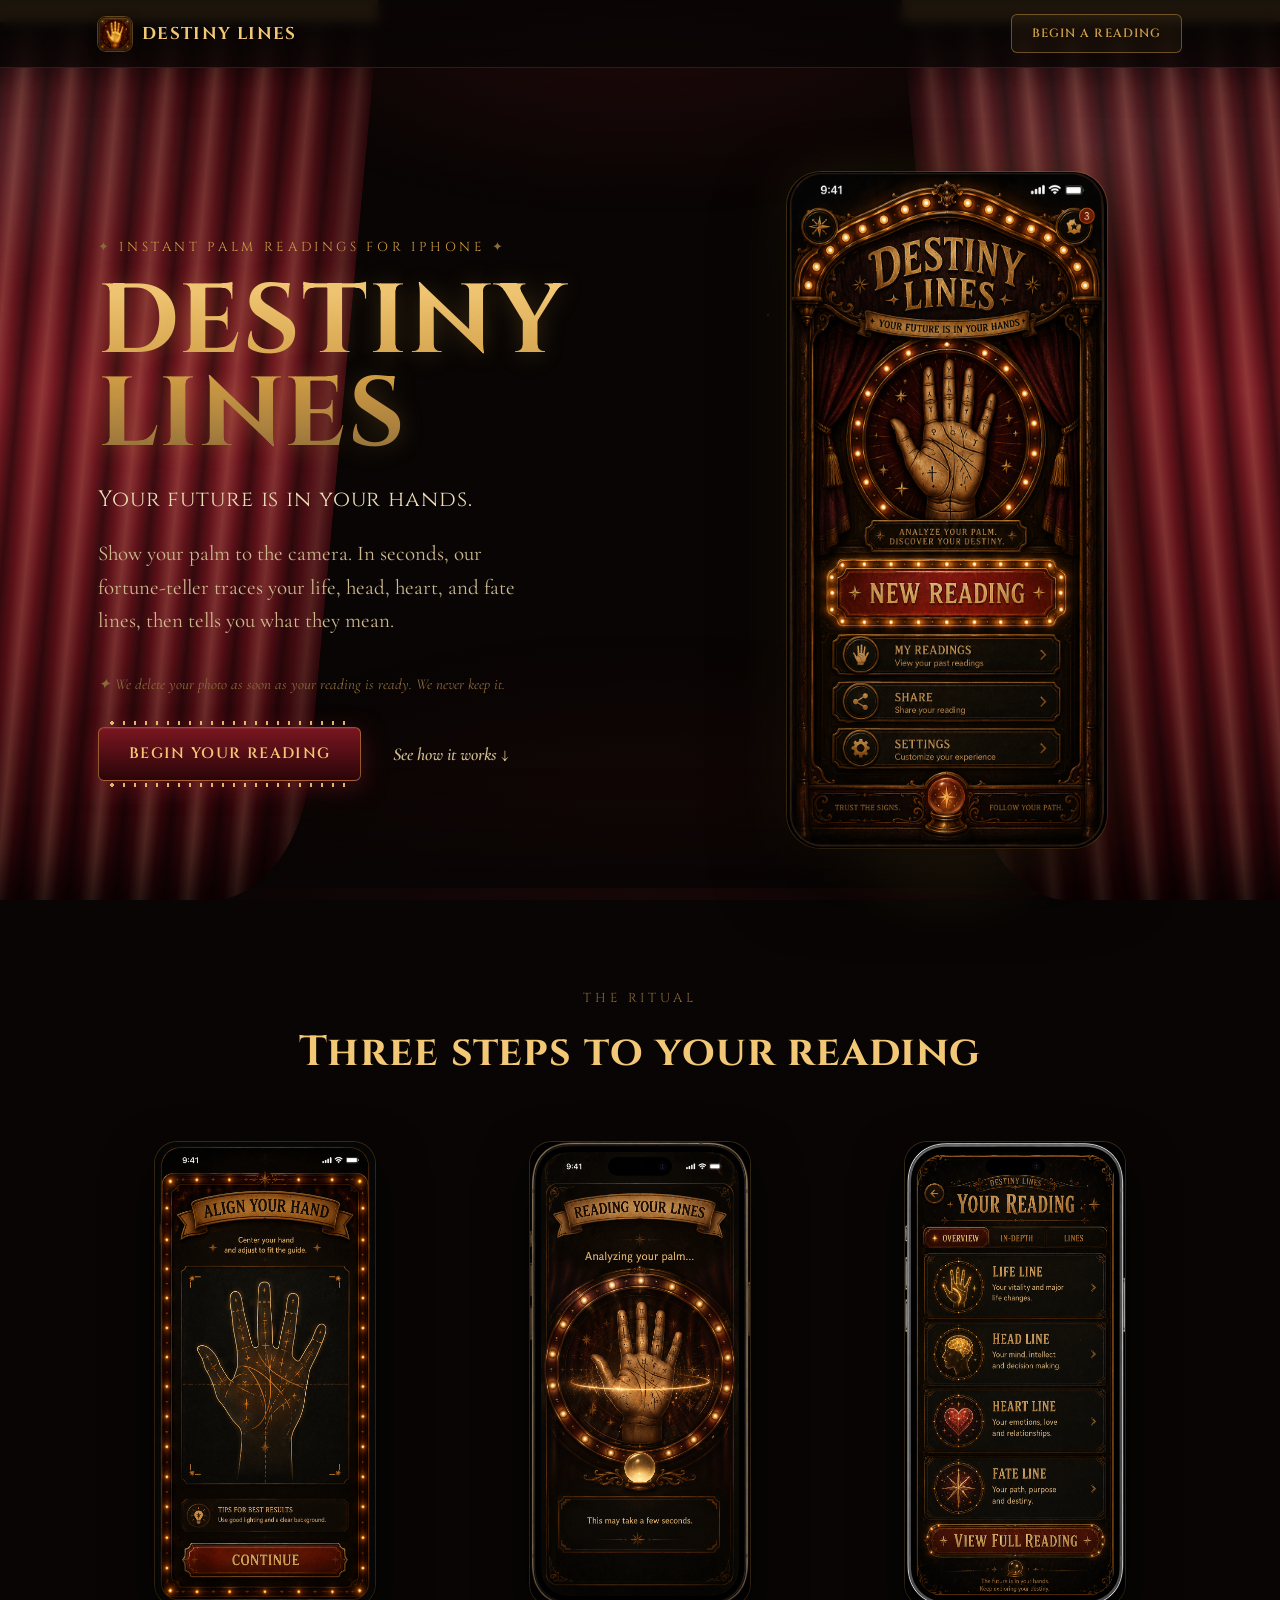
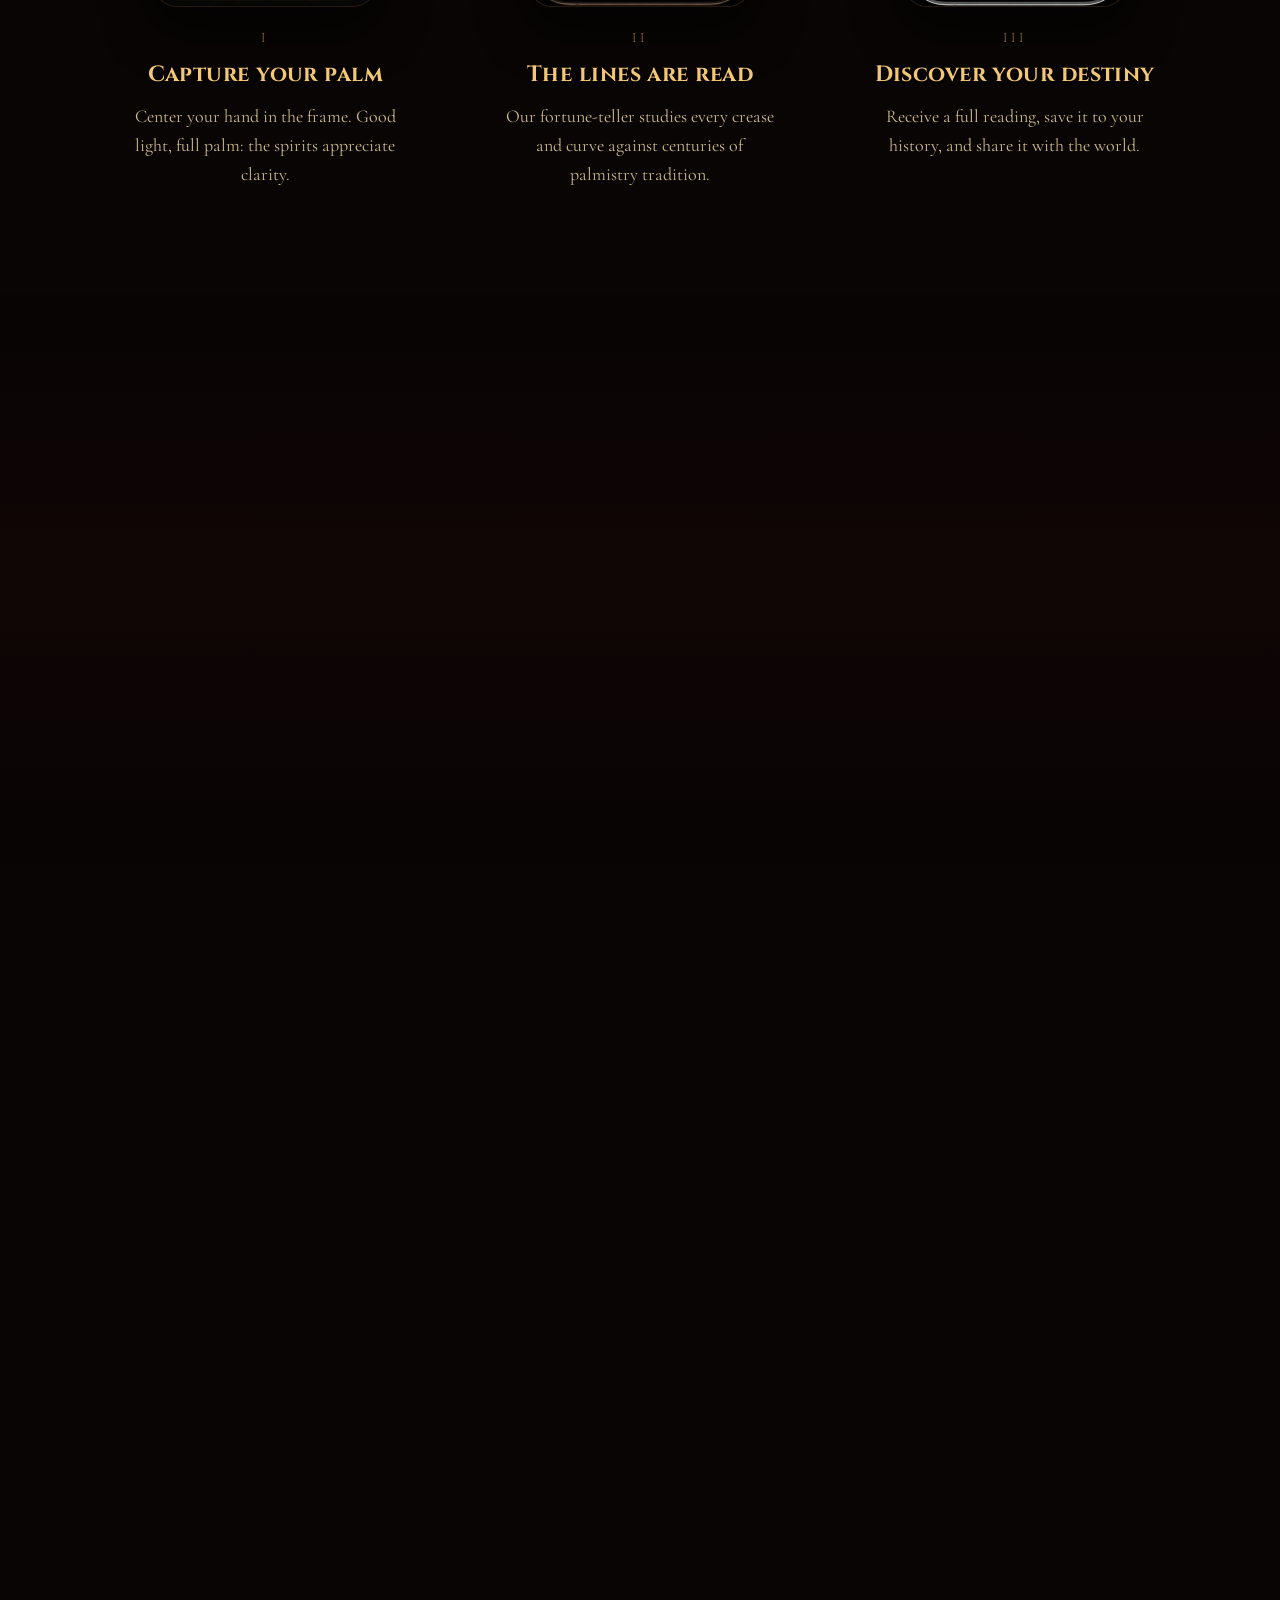
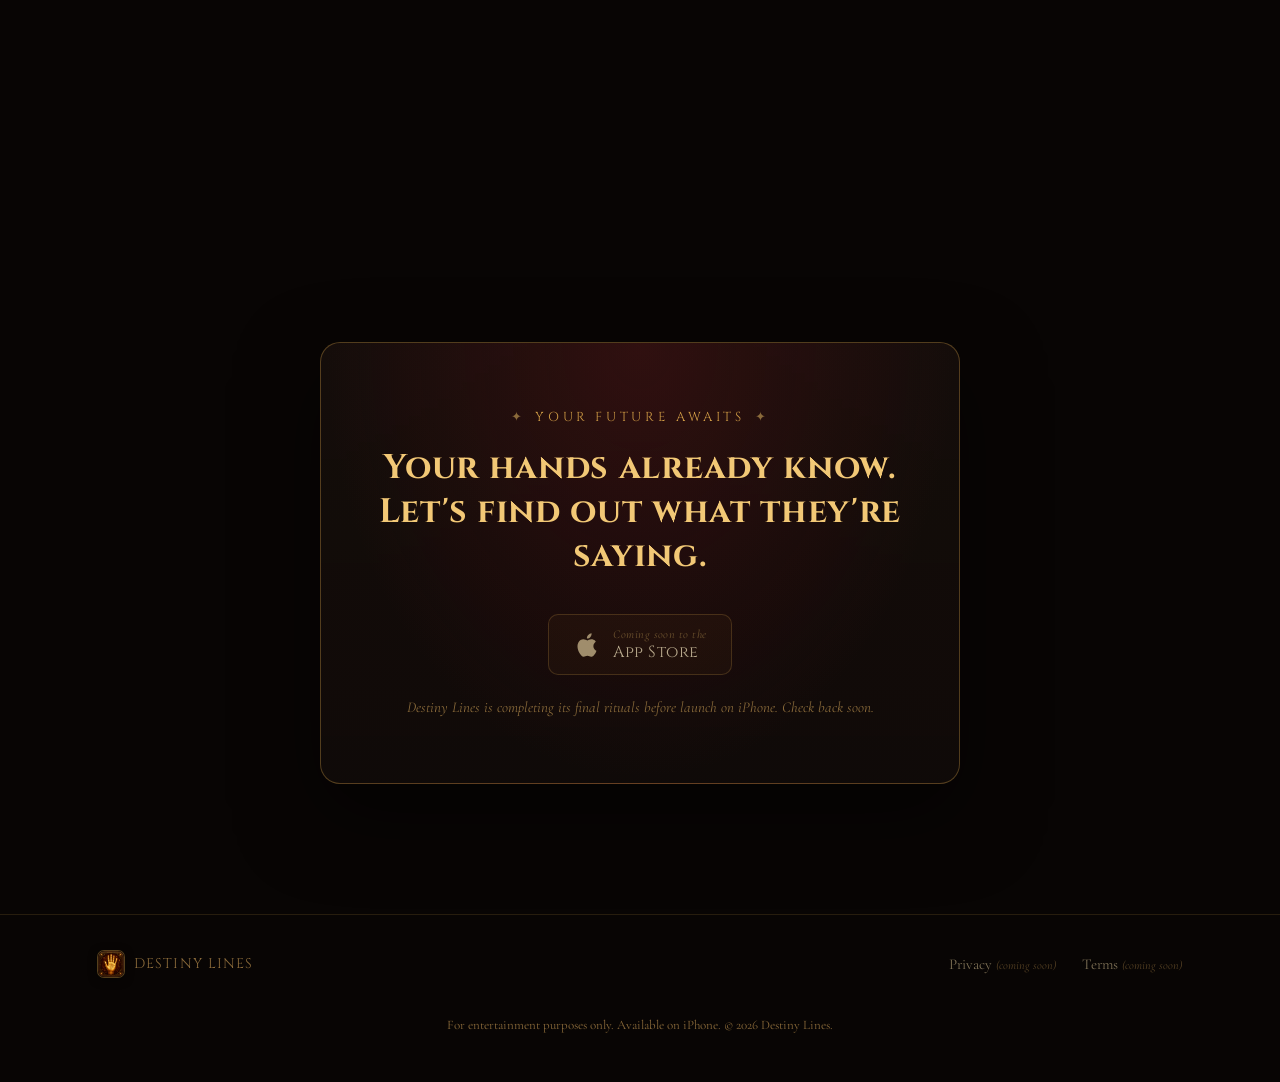
==== index.html @ 5f8ff277 "Add theater curtains: closed by default, spring physics, smoother velvet Curtains are now fixed to t" ====
<!DOCTYPE html>
<html lang="en">
<head>
<meta charset="UTF-8">
<meta name="viewport" content="width=device-width, initial-scale=1.0">
<title>Destiny Lines: Your Future Is In Your Hands</title>
<meta name="description" content="Destiny Lines is an iOS app that reads your palm and reveals your life, head, heart, and fate lines in seconds. Your future is in your hands.">
<link rel="icon" type="image/png" href="img/DL-app-icon.png">
<link rel="preconnect" href="https://fonts.googleapis.com">
<link rel="preconnect" href="https://fonts.gstatic.com" crossorigin>
<link href="https://fonts.googleapis.com/css2?family=Cinzel:wght@400;600;700;900&family=Cinzel+Decorative:wght@400;700;900&family=Cormorant+Garamond:ital,wght@0,400;0,500;0,600;1,400;1,500&display=swap" rel="stylesheet">
<link rel="stylesheet" href="css/style.css">
</head>
<body>

<div class="star-field" aria-hidden="true"></div>
<div class="theater-curtain theater-curtain-left" aria-hidden="true">
  <div class="curtain-fabric"></div>
</div>
<div class="theater-curtain theater-curtain-right" aria-hidden="true">
  <div class="curtain-fabric"></div>
</div>

<header class="site-header" id="top">
  <div class="wrap header-inner">
    <a class="brand" href="#top">
      <img src="img/DL-app-icon.png" alt="" class="brand-mark">
      <span class="brand-word">Destiny&nbsp;Lines</span>
    </a>
    <a class="btn btn-ghost btn-small" href="#reading">Begin a Reading</a>
  </div>
</header>

<main>

  <!-- HERO -->
  <section class="hero">
    <div class="wrap hero-inner">
      <div class="hero-copy reveal">
        <p class="eyebrow"><span>✦</span> Instant Palm Readings for iPhone <span>✦</span></p>
        <h1 class="wordmark">Destiny<br>Lines</h1>
        <p class="tagline">Your future is in your hands.</p>
        <p class="hero-sub">Show your palm to the camera. In seconds, our fortune&#8209;teller
          traces your life, head, heart, and fate lines, then tells you what they mean.</p>
        <p class="hero-trust">✦ We delete your photo as soon as your reading is ready. We never keep it.</p>
        <div class="hero-actions">
          <a href="#pricing" class="btn btn-primary btn-lights">
            <span>Begin Your Reading</span>
          </a>
          <a href="#how" class="btn btn-link">See how it works ↓</a>
        </div>
      </div>
      <div class="hero-art reveal reveal-delay-1">
        <div class="phone-frame phone-frame-float">
          <img src="img/DL-main-menu.png" alt="Destiny Lines app home screen, styled as an ornate gilded fortune-teller booth" loading="eager">
        </div>
        <div class="glow-orb" aria-hidden="true"></div>
      </div>
    </div>
    <div class="hero-fade" aria-hidden="true"></div>
  </section>

  <!-- HOW IT WORKS -->
  <section class="section" id="how">
    <div class="wrap">
      <p class="section-eyebrow reveal">The Ritual</p>
      <h2 class="section-title reveal">Three steps to your reading</h2>

      <div class="steps">
        <article class="step reveal">
          <div class="step-frame">
            <img src="img/DL-align-hand-camera.png" alt="Aligning a hand within an on-screen guide to capture a palm photo" loading="lazy">
          </div>
          <div class="step-num">I</div>
          <h3>Capture your palm</h3>
          <p>Center your hand in the frame. Good light, full palm: the spirits appreciate clarity.</p>
        </article>

        <article class="step reveal reveal-delay-1">
          <div class="step-frame">
            <img src="img/DL-analyzing-palm.png" alt="Destiny Lines analyzing a palm photo with a glowing crystal ball animation" loading="lazy">
          </div>
          <div class="step-num">II</div>
          <h3>The lines are read</h3>
          <p>Our fortune&#8209;teller studies every crease and curve against centuries of palmistry tradition.</p>
        </article>

        <article class="step reveal reveal-delay-2">
          <div class="step-frame">
            <img src="img/DL-reading.png" alt="A completed palm reading broken into life, head, heart, and fate lines" loading="lazy">
          </div>
          <div class="step-num">III</div>
          <h3>Discover your destiny</h3>
          <p>Receive a full reading, save it to your history, and share it with the world.</p>
        </article>
      </div>
    </div>
  </section>

  <!-- FOUR LINES -->
  <section class="section section-lines">
    <div class="wrap">
      <p class="section-eyebrow reveal">One Palm, Four Stories</p>
      <h2 class="section-title reveal">Every reading uncovers</h2>

      <div class="lines-grid">
        <div class="line-card reveal">
          <div class="line-badge">✋</div>
          <h3>Life Line</h3>
          <p>Your vitality and the turning points that shape it.</p>
        </div>
        <div class="line-card reveal reveal-delay-1">
          <div class="line-badge">☾</div>
          <h3>Head Line</h3>
          <p>Your mind, your intellect, the way you decide.</p>
        </div>
        <div class="line-card reveal reveal-delay-2">
          <div class="line-badge">♥</div>
          <h3>Heart Line</h3>
          <p>Your emotions, your loves, your deepest ties.</p>
        </div>
        <div class="line-card reveal reveal-delay-3">
          <div class="line-badge">✦</div>
          <h3>Fate Line</h3>
          <p>Your path, your purpose, where you're bound.</p>
        </div>
      </div>
    </div>
  </section>

  <!-- PRICING -->
  <section class="section" id="pricing">
    <div class="wrap">
      <p class="section-eyebrow reveal">Unlock Your Full Destiny</p>
      <h2 class="section-title reveal">Choose your path</h2>
      <p class="section-lede reveal">Start free. Go deeper whenever you're ready.</p>

      <div class="pricing-grid">
        <div class="price-card reveal">
          <h3>Wanderer</h3>
          <p class="price-amount">Free</p>
          <p class="price-period">Your first reading, on the house</p>
          <ul class="price-features">
            <li>1 free reading, no card required</li>
            <li>Life, head, heart &amp; fate lines</li>
            <li>Saved to your history</li>
          </ul>
          <a href="#reading" class="btn btn-ghost btn-block">Start Free</a>
        </div>

        <div class="price-card price-card-featured reveal reveal-delay-1">
          <div class="price-ribbon">Best Value</div>
          <h3>Seer</h3>
          <p class="price-amount">$39.99<span>/year</span></p>
          <p class="price-period">or $4.99/month · save 33% yearly</p>
          <ul class="price-features">
            <li>Unlimited readings</li>
            <li>In-depth insights on every line</li>
            <li>Full reading history</li>
            <li>Save &amp; share your readings</li>
          </ul>
          <a href="#reading" class="btn btn-primary btn-lights btn-block">
            <span>Start Free Trial</span>
          </a>
          <p class="price-fineprint">3-day free trial on yearly · cancel anytime</p>
          <p class="price-fineprint price-fineprint-privacy">We delete your photo as soon as your reading is ready.</p>
        </div>
      </div>
    </div>
  </section>

  <!-- FINAL CTA -->
  <section class="section cta-section" id="reading">
    <div class="wrap cta-inner reveal">
      <div class="cta-frame">
        <p class="eyebrow"><span>✦</span> Your Future Awaits <span>✦</span></p>
        <h2 class="cta-title">Your hands already know.<br>Let's find out what they're saying.</h2>
        <div class="store-badge-row">
          <span class="store-badge store-badge-soon" aria-disabled="true">
            <svg viewBox="0 0 24 24" width="28" height="28" fill="currentColor" aria-hidden="true"><path d="M18.71 19.5c-.83 1.24-1.71 2.45-3.05 2.47-1.34.03-1.77-.79-3.29-.79-1.53 0-2 .77-3.27.82-1.31.05-2.3-1.32-3.14-2.53C4.25 17.03 2.94 12.6 4.72 9.61c.88-1.48 2.45-2.42 4.15-2.44 1.29-.02 2.5.87 3.29.87.78 0 2.26-1.07 3.81-.91.65.03 2.47.26 3.64 1.98-.09.06-2.17 1.27-2.15 3.79.03 3.02 2.65 4.02 2.68 4.03-.02.07-.42 1.44-1.39 2.86-.86 1.19-1.75 2.38-3.05 2.4v-.01zM13 3.5c.73-.89 1.94-1.55 2.94-1.6.14 1.16-.32 2.35-1.02 3.19-.7.85-1.85 1.51-2.98 1.42-.16-1.11.4-2.25 1.06-3.01z"/></svg>
            <span class="store-badge-text">
              <em>Coming soon to the</em>
              App&nbsp;Store
            </span>
          </span>
        </div>
        <p class="cta-note">Destiny Lines is completing its final rituals before launch on iPhone. Check back soon.</p>
      </div>
    </div>
  </section>

</main>

<footer class="site-footer">
  <div class="wrap footer-inner">
    <div class="footer-brand">
      <img src="img/DL-app-icon.png" alt="" class="brand-mark brand-mark-small">
      <span>Destiny&nbsp;Lines</span>
    </div>
    <nav class="footer-links">
      <span class="footer-link-soon" aria-disabled="true">Privacy <em>(coming soon)</em></span>
      <span class="footer-link-soon" aria-disabled="true">Terms <em>(coming soon)</em></span>
    </nav>
    <p class="footer-fineprint">For entertainment purposes only. Available on iPhone. &copy; <span id="year"></span> Destiny Lines.</p>
  </div>
</footer>

<script src="js/script.js"></script>
</body>
</html>
---- css/style.css ----
/* ===========================================================
   Destiny Lines: Landing Page
   Victorian carnival fortune-teller: black, oxblood, gilt gold.
   =========================================================== */

:root{
  --black:        #080504;
  --black-soft:   #110b09;
  --card:         #1a110d;
  --card-line:    #3a2417;
  --maroon:       #4a0f14;
  --maroon-deep:  #2a0508;
  --maroon-bright:#7a1620;
  --gold:         #cf9c45;
  --gold-bright:  #f2c876;
  --gold-dim:     #8a6a3a;
  --cream:        #ecdcb6;
  --cream-dim:    #cdb98d;

  --font-display: 'Cinzel', 'Cinzel Decorative', serif;
  --font-body:    'Cormorant Garamond', 'Georgia', serif;

  --container: 1140px;
}

*, *::before, *::after{ box-sizing: border-box; }

html{ scroll-behavior: smooth; }

body{
  margin: 0;
  background: var(--black);
  color: var(--cream-dim);
  font-family: var(--font-body);
  font-size: 19px;
  line-height: 1.6;
  -webkit-font-smoothing: antialiased;
  overflow-x: hidden;
}

.wrap{
  max-width: var(--container);
  margin: 0 auto;
  padding: 0 28px;
  position: relative;
}

a{ color: inherit; text-decoration: none; }

img{ max-width: 100%; display: block; }

h1, h2, h3{
  font-family: var(--font-display);
  color: var(--gold-bright);
  margin: 0;
  letter-spacing: 0.02em;
}

/* -------------------- background texture -------------------- */

body::before{
  content: "";
  position: fixed;
  inset: 0;
  z-index: 0;
  pointer-events: none;
  background:
    radial-gradient(ellipse 60% 40% at 50% 0%, rgba(122,22,32,0.22), transparent 60%),
    radial-gradient(ellipse 70% 50% at 50% 100%, rgba(122,22,32,0.14), transparent 60%);
}

.star-field{
  position: fixed;
  inset: 0;
  z-index: 0;
  pointer-events: none;
  background-image:
    radial-gradient(1.5px 1.5px at 10% 20%, var(--gold-bright), transparent 60%),
    radial-gradient(1px 1px at 80% 10%, var(--gold), transparent 60%),
    radial-gradient(1.5px 1.5px at 60% 35%, var(--cream), transparent 60%),
    radial-gradient(1px 1px at 30% 60%, var(--gold-bright), transparent 60%),
    radial-gradient(1.5px 1.5px at 90% 70%, var(--gold), transparent 60%),
    radial-gradient(1px 1px at 45% 85%, var(--cream), transparent 60%),
    radial-gradient(1.5px 1.5px at 20% 95%, var(--gold-bright), transparent 60%),
    radial-gradient(1px 1px at 70% 50%, var(--gold), transparent 60%);
  background-repeat: no-repeat;
  opacity: 0.55;
  animation: twinkle 6s ease-in-out infinite alternate;
}
@keyframes twinkle{
  from{ opacity: 0.35; }
  to{ opacity: 0.7; }
}

/* -------------------- ornamental dividers -------------------- */

.eyebrow{
  font-family: var(--font-display);
  font-size: 13px;
  letter-spacing: 0.28em;
  text-transform: uppercase;
  color: var(--gold);
  margin: 0 0 18px;
}
.eyebrow span{ color: var(--gold-dim); }

.section-eyebrow{
  font-family: var(--font-display);
  font-size: 13px;
  letter-spacing: 0.28em;
  text-transform: uppercase;
  color: var(--gold-dim);
  text-align: center;
  margin: 0 0 10px;
}

.section-title{
  text-align: center;
  font-size: clamp(28px, 4vw, 42px);
  margin-bottom: 16px;
}

.section-lede{
  text-align: center;
  font-size: 22px;
  font-style: italic;
  color: var(--cream-dim);
  max-width: 520px;
  margin: 0 auto 56px;
}

/* -------------------- header -------------------- */

.site-header{
  position: sticky;
  top: 0;
  z-index: 50;
  background: linear-gradient(to bottom, rgba(8,5,4,0.92), rgba(8,5,4,0.75));
  backdrop-filter: blur(6px);
  border-bottom: 1px solid rgba(207,156,69,0.18);
}

.header-inner{
  display: flex;
  align-items: center;
  justify-content: space-between;
  padding-top: 14px;
  padding-bottom: 14px;
}

.brand{
  display: flex;
  align-items: center;
  gap: 10px;
}
.brand-mark{
  width: 34px;
  height: 34px;
  border-radius: 8px;
  box-shadow: 0 0 0 1px rgba(207,156,69,0.4), 0 2px 10px rgba(0,0,0,0.5);
}
.brand-mark-small{ width: 26px; height: 26px; border-radius: 6px; }
.brand-word{
  font-family: var(--font-display);
  font-weight: 700;
  font-size: 17px;
  letter-spacing: 0.08em;
  color: var(--gold-bright);
  text-transform: uppercase;
}

/* -------------------- buttons -------------------- */

.btn{
  display: inline-flex;
  align-items: center;
  justify-content: center;
  gap: 8px;
  padding: 14px 30px;
  font-family: var(--font-display);
  font-size: 15px;
  font-weight: 600;
  letter-spacing: 0.09em;
  text-transform: uppercase;
  border-radius: 6px;
  border: 1px solid transparent;
  cursor: pointer;
  transition: transform 0.25s ease, box-shadow 0.25s ease, background 0.25s ease;
  white-space: nowrap;
}

.btn-primary{
  background: linear-gradient(180deg, var(--maroon-bright), var(--maroon-deep));
  color: var(--gold-bright);
  border: 1px solid rgba(207,156,69,0.55);
  box-shadow: 0 6px 24px rgba(122,22,32,0.5), inset 0 1px 0 rgba(255,255,255,0.06);
}
.btn-primary:hover{
  transform: translateY(-2px);
  box-shadow: 0 10px 30px rgba(122,22,32,0.6), inset 0 1px 0 rgba(255,255,255,0.08);
}

.btn-lights{ position: relative; }
.btn-lights::before,
.btn-lights::after{
  content: "";
  position: absolute;
  left: 8px;
  right: 8px;
  height: 4px;
  background-image: repeating-radial-gradient(circle at 5px 2px, var(--gold-bright) 0 1.6px, transparent 1.8px 11px);
  opacity: 0.9;
  animation: bulb-chase 1.4s steps(2) infinite;
  pointer-events: none;
}
.btn-lights::before{ top: -7px; }
.btn-lights::after{ bottom: -7px; animation-delay: 0.7s; }
@keyframes bulb-chase{
  0%{ filter: brightness(1); }
  50%{ filter: brightness(0.4); }
  100%{ filter: brightness(1); }
}

.btn-ghost{
  background: rgba(207,156,69,0.06);
  color: var(--gold);
  border: 1px solid rgba(207,156,69,0.45);
}
.btn-ghost:hover{
  background: rgba(207,156,69,0.14);
  border-color: var(--gold);
}

.btn-small{ padding: 9px 20px; font-size: 12px; }

.btn-link{
  font-family: var(--font-body);
  font-style: italic;
  font-size: 18px;
  color: var(--cream-dim);
  text-transform: none;
  letter-spacing: 0;
  padding: 14px 6px;
  border: none;
}
.btn-link:hover{ color: var(--gold-bright); }

.btn-block{ display: flex; width: 100%; }

/* -------------------- hero -------------------- */

.hero{
  position: relative;
  padding: 64px 0 40px;
}

/* -------------------- theater curtains --------------------
   Fixed to the viewport (never drift with page scroll; only ever
   translate horizontally). Closed by default, covering most/all of
   the screen. Scroll position sets a target parting amount, and a
   damped spring in js/script.js chases that target every frame, so
   scrolling briskly still tracks closely, but stopping mid-parting
   lets the curtain overshoot and settle with a bit of bounce rather
   than freezing rigidly. They stay mounted as a permanent frame for
   the whole page, gathered to a slim velvet edge once fully parted.

   The rod (::before) stays rigid and moves only with the shared
   translateX. The fabric is a separate inner element that additionally
   skews as it opens, with its transform-origin pinned to the top —
   so the hem sweeps open further and faster than the header, giving
   the panel a flowing, swept-back curve instead of sliding as a rigid
   rectangle. Both the base offset and the skew angle are driven by
   the same spring value, set inline by script.js. */

.theater-curtain{
  position: fixed;
  top: 0;
  height: 100vh;
  width: clamp(170px, 48vw, 640px);
  z-index: 1;
  pointer-events: none;
}

.theater-curtain-left{ left: 0; }
.theater-curtain-right{ right: 0; }

.curtain-fabric{
  position: absolute;
  top: 22px;
  left: 0;
  right: 0;
  bottom: 0;
  transform-origin: top;
  background:
    radial-gradient(ellipse 70% 26% at 28% 14%, rgba(255,255,255,0.09), transparent 65%),
    repeating-linear-gradient(90deg,
      rgba(0,0,0,0.5) 0px,
      rgba(0,0,0,0.1) 12px,
      rgba(255,200,155,0.16) 24px,
      rgba(0,0,0,0.1) 36px,
      rgba(0,0,0,0.5) 48px
    ),
    linear-gradient(180deg, #1c0407 0%, #4a0f14 8%, #7d1a24 42%, #5c1017 72%, #220406 100%);
  box-shadow: inset 0 0 70px 12px rgba(0,0,0,0.65);
}

/* rod + valance, stays straight regardless of fabric skew */
.theater-curtain::before{
  content: "";
  position: absolute;
  top: 0; left: 0; right: 0;
  height: 22px;
  background: linear-gradient(180deg, var(--gold-bright), var(--gold) 45%, var(--gold-dim));
  box-shadow: 0 3px 10px rgba(0,0,0,0.6);
  z-index: 1;
}

@media (prefers-reduced-motion: reduce){
  .theater-curtain, .curtain-fabric{ transition: transform 0.2s ease; }
}

.hero-inner{
  display: grid;
  grid-template-columns: 1.1fr 0.9fr;
  align-items: center;
  gap: 40px;
  position: relative;
  z-index: 1;
  padding-top: 40px;
}

.wordmark{
  font-size: clamp(56px, 8vw, 98px);
  line-height: 0.95;
  font-weight: 700;
  text-transform: uppercase;
  background: linear-gradient(180deg, var(--gold-bright) 10%, var(--gold) 55%, var(--gold-dim) 100%);
  -webkit-background-clip: text;
  background-clip: text;
  color: transparent;
  text-shadow: 0 2px 24px rgba(207,156,69,0.25);
  margin: 0 0 20px;
}

.tagline{
  font-family: var(--font-display);
  font-size: clamp(18px, 2vw, 22px);
  letter-spacing: 0.04em;
  color: var(--cream);
  font-style: normal;
  margin: 0 0 20px;
}

.hero-sub{
  font-size: 21px;
  color: var(--cream-dim);
  max-width: 46ch;
  margin: 0 0 34px;
}

.hero-trust{
  font-size: 15px;
  font-style: italic;
  color: var(--gold-dim);
  margin: 0 0 30px;
}

.hero-actions{
  display: flex;
  align-items: center;
  gap: 26px;
  flex-wrap: wrap;
}

.hero-art{
  position: relative;
  display: flex;
  justify-content: center;
}

.phone-frame{
  position: relative;
  width: min(320px, 74vw);
  border-radius: 34px;
  overflow: hidden;
  box-shadow:
    0 30px 70px rgba(0,0,0,0.7),
    0 0 0 1px rgba(207,156,69,0.3),
    0 0 60px rgba(207,156,69,0.12);
  z-index: 2;
}
.phone-frame img{ width: 100%; }

.phone-frame-float{ animation: float 6s ease-in-out infinite; }
@keyframes float{
  0%, 100%{ transform: translateY(0) rotate(-1.2deg); }
  50%{ transform: translateY(-16px) rotate(1deg); }
}

.glow-orb{
  position: absolute;
  width: 60%;
  height: 40%;
  left: 20%;
  bottom: -10%;
  background: radial-gradient(ellipse, rgba(207,156,69,0.35), transparent 70%);
  filter: blur(30px);
  z-index: 1;
}

.hero-fade{
  position: absolute;
  left: 0; right: 0; bottom: 0;
  height: 120px;
  background: linear-gradient(to bottom, transparent, var(--black));
  pointer-events: none;
}

/* -------------------- sections -------------------- */

.section{
  position: relative;
  z-index: 1;
  padding: 100px 0;
}

.section-lines{
  background: linear-gradient(180deg, transparent, rgba(74,15,20,0.12), transparent);
}

/* how it works */

.steps{
  display: grid;
  grid-template-columns: repeat(3, 1fr);
  gap: 40px;
  margin-top: 56px;
}

.step{
  position: relative;
  text-align: center;
  padding: 0 10px;
}

.step-frame{
  width: min(220px, 100%);
  margin: 0 auto 22px;
  border-radius: 22px;
  overflow: hidden;
  box-shadow:
    0 20px 50px rgba(0,0,0,0.6),
    0 0 0 1px rgba(207,156,69,0.28);
  transition: transform 0.35s ease, box-shadow 0.35s ease;
}
.step-frame:hover{
  transform: translateY(-6px);
  box-shadow: 0 26px 60px rgba(0,0,0,0.7), 0 0 0 1px rgba(207,156,69,0.5), 0 0 40px rgba(207,156,69,0.18);
}

.step-num{
  font-family: var(--font-display);
  font-size: 13px;
  letter-spacing: 0.3em;
  color: var(--gold-dim);
  margin-bottom: 8px;
}

.step h3{
  font-size: 22px;
  margin-bottom: 10px;
}

.step p{
  font-size: 18px;
  color: var(--cream-dim);
  max-width: 30ch;
  margin: 0 auto;
}

/* four lines */

.lines-grid{
  display: grid;
  grid-template-columns: repeat(4, 1fr);
  gap: 24px;
  margin-top: 50px;
}

.line-card{
  text-align: center;
  padding: 34px 18px;
  border: 1px solid var(--card-line);
  border-radius: 14px;
  background: linear-gradient(180deg, rgba(58,36,23,0.28), rgba(26,17,13,0.5));
  transition: border-color 0.3s ease, transform 0.3s ease;
}
.line-card:hover{
  border-color: var(--gold-dim);
  transform: translateY(-4px);
}

.line-badge{
  width: 56px;
  height: 56px;
  margin: 0 auto 16px;
  border-radius: 50%;
  display: flex;
  align-items: center;
  justify-content: center;
  font-size: 24px;
  color: var(--gold-bright);
  background: radial-gradient(circle, rgba(207,156,69,0.16), transparent 70%);
  border: 1px solid rgba(207,156,69,0.4);
}

.line-card h3{ font-size: 19px; margin-bottom: 8px; }
.line-card p{ font-size: 16px; color: var(--cream-dim); margin: 0; }

/* -------------------- pricing -------------------- */

.pricing-grid{
  display: grid;
  grid-template-columns: repeat(2, 1fr);
  gap: 30px;
  max-width: 780px;
  margin: 0 auto;
}

.price-card{
  position: relative;
  padding: 40px 34px;
  border-radius: 18px;
  border: 1px solid var(--card-line);
  background: linear-gradient(180deg, rgba(26,17,13,0.7), rgba(17,11,9,0.9));
  display: flex;
  flex-direction: column;
}

.price-card h3{
  font-size: 20px;
  text-transform: uppercase;
  letter-spacing: 0.12em;
  margin-bottom: 14px;
}

.price-amount{
  font-family: var(--font-display);
  font-size: 40px;
  color: var(--cream);
  margin: 0 0 4px;
}
.price-amount span{
  font-size: 16px;
  color: var(--cream-dim);
  font-family: var(--font-body);
  font-style: italic;
}

.price-period{
  font-size: 15px;
  color: var(--gold-dim);
  margin: 0 0 24px;
}

.price-features{
  list-style: none;
  padding: 0;
  margin: 0 0 30px;
  flex-grow: 1;
}
.price-features li{
  font-size: 17px;
  color: var(--cream-dim);
  padding: 8px 0 8px 26px;
  border-top: 1px solid rgba(207,156,69,0.12);
  position: relative;
}
.price-features li:first-child{ border-top: none; }
.price-features li::before{
  content: "✦";
  position: absolute;
  left: 0;
  color: var(--gold-dim);
  font-size: 13px;
  top: 11px;
}

.price-card-featured{
  border-color: rgba(207,156,69,0.55);
  background: linear-gradient(180deg, rgba(74,15,20,0.35), rgba(26,17,13,0.9));
  box-shadow: 0 20px 60px rgba(122,22,32,0.35), 0 0 0 1px rgba(207,156,69,0.2);
}

.price-ribbon{
  position: absolute;
  top: -14px;
  left: 50%;
  transform: translateX(-50%);
  background: linear-gradient(180deg, var(--gold-bright), var(--gold));
  color: var(--maroon-deep);
  font-family: var(--font-display);
  font-size: 12px;
  font-weight: 700;
  letter-spacing: 0.14em;
  text-transform: uppercase;
  padding: 6px 16px;
  border-radius: 20px;
  box-shadow: 0 4px 14px rgba(0,0,0,0.4);
}

.price-fineprint{
  text-align: center;
  font-size: 14px;
  color: var(--gold-dim);
  margin: 14px 0 0;
  font-style: italic;
}
.price-fineprint-privacy{
  margin-top: 6px;
  opacity: 0.85;
}

/* -------------------- final cta -------------------- */

.cta-section{ padding-bottom: 130px; }

.cta-inner{ display: flex; justify-content: center; }

.cta-frame{
  max-width: 640px;
  text-align: center;
  padding: 64px 48px;
  border: 1px solid rgba(207,156,69,0.35);
  border-radius: 20px;
  background:
    radial-gradient(ellipse at 50% 0%, rgba(122,22,32,0.28), transparent 70%),
    linear-gradient(180deg, rgba(26,17,13,0.7), rgba(17,11,9,0.9));
  box-shadow: 0 30px 80px rgba(0,0,0,0.5);
}

.cta-frame .eyebrow{ justify-content: center; display: flex; gap: 10px; }

.cta-title{
  font-size: clamp(24px, 3.2vw, 34px);
  line-height: 1.3;
  margin: 0 0 36px;
}

.store-badge-row{ display: flex; justify-content: center; margin-bottom: 20px; }

.store-badge{
  display: inline-flex;
  align-items: center;
  gap: 12px;
  padding: 12px 24px;
  border-radius: 10px;
  border: 1px solid rgba(207,156,69,0.3);
  color: var(--cream-dim);
  background: rgba(207,156,69,0.05);
}
.store-badge-soon{ opacity: 0.75; cursor: default; }
.store-badge-text{
  display: flex;
  flex-direction: column;
  align-items: flex-start;
  font-family: var(--font-display);
  font-size: 16px;
  letter-spacing: 0.03em;
  color: var(--cream);
  line-height: 1.25;
}
.store-badge-text em{
  font-family: var(--font-body);
  font-style: italic;
  font-size: 12px;
  color: var(--gold-dim);
}

.cta-note{
  font-size: 15px;
  color: var(--gold-dim);
  font-style: italic;
  margin: 0;
}

/* -------------------- footer -------------------- */

.site-footer{
  border-top: 1px solid rgba(207,156,69,0.16);
  padding: 36px 0 46px;
  position: relative;
  z-index: 1;
}

.footer-inner{
  display: flex;
  align-items: center;
  justify-content: space-between;
  flex-wrap: wrap;
  gap: 18px;
}

.footer-brand{
  display: flex;
  align-items: center;
  gap: 10px;
  font-family: var(--font-display);
  font-size: 14px;
  letter-spacing: 0.08em;
  text-transform: uppercase;
  color: var(--gold-dim);
}

.footer-links{ display: flex; gap: 26px; }
.footer-links a{
  font-size: 15px;
  color: var(--cream-dim);
}
.footer-links a:hover{ color: var(--gold-bright); }
.footer-link-soon{
  font-size: 15px;
  color: var(--cream-dim);
  opacity: 0.6;
  cursor: default;
}
.footer-link-soon em{
  font-style: italic;
  font-size: 12px;
  color: var(--gold-dim);
}

.footer-fineprint{
  width: 100%;
  text-align: center;
  font-size: 13px;
  color: var(--gold-dim);
  margin: 20px 0 0;
}

/* -------------------- reveal on scroll -------------------- */

.reveal{
  opacity: 0;
  transform: translateY(24px);
  transition: opacity 0.8s ease, transform 0.8s ease;
}
.reveal.is-visible{ opacity: 1; transform: translateY(0); }
.reveal-delay-1.is-visible{ transition-delay: 0.12s; }
.reveal-delay-2.is-visible{ transition-delay: 0.24s; }
.reveal-delay-3.is-visible{ transition-delay: 0.36s; }

@media (prefers-reduced-motion: reduce){
  html{ scroll-behavior: auto; }
  .reveal{ opacity: 1; transform: none; transition: none; }
  .phone-frame-float, .star-field, .btn-lights::before{ animation: none; }
}

/* -------------------- responsive -------------------- */

@media (max-width: 900px){
  .hero-inner{ grid-template-columns: 1fr; text-align: center; }
  .hero-copy{ order: 2; }
  .hero-art{ order: 1; }
  .hero-actions{ justify-content: center; }
  .hero-sub{ margin-left: auto; margin-right: auto; }
  .steps{ grid-template-columns: 1fr; gap: 56px; }
  .lines-grid{ grid-template-columns: repeat(2, 1fr); }
}

@media (max-width: 640px){
  body{ font-size: 17px; }
  .section{ padding: 72px 0; }
  .pricing-grid{ grid-template-columns: 1fr; }
  .lines-grid{ grid-template-columns: 1fr 1fr; gap: 16px; }
  .cta-frame{ padding: 48px 26px; }
  .footer-inner{ justify-content: center; text-align: center; }

  .wrap{ padding: 0 18px; }
  .brand-mark{ width: 26px; height: 26px; }
  .brand-word{ font-size: 13px; letter-spacing: 0.05em; }
  .btn-small{ padding: 7px 12px; font-size: 10px; letter-spacing: 0.06em; }
}

@media (max-width: 360px){
  .brand-word{ display: none; }
}
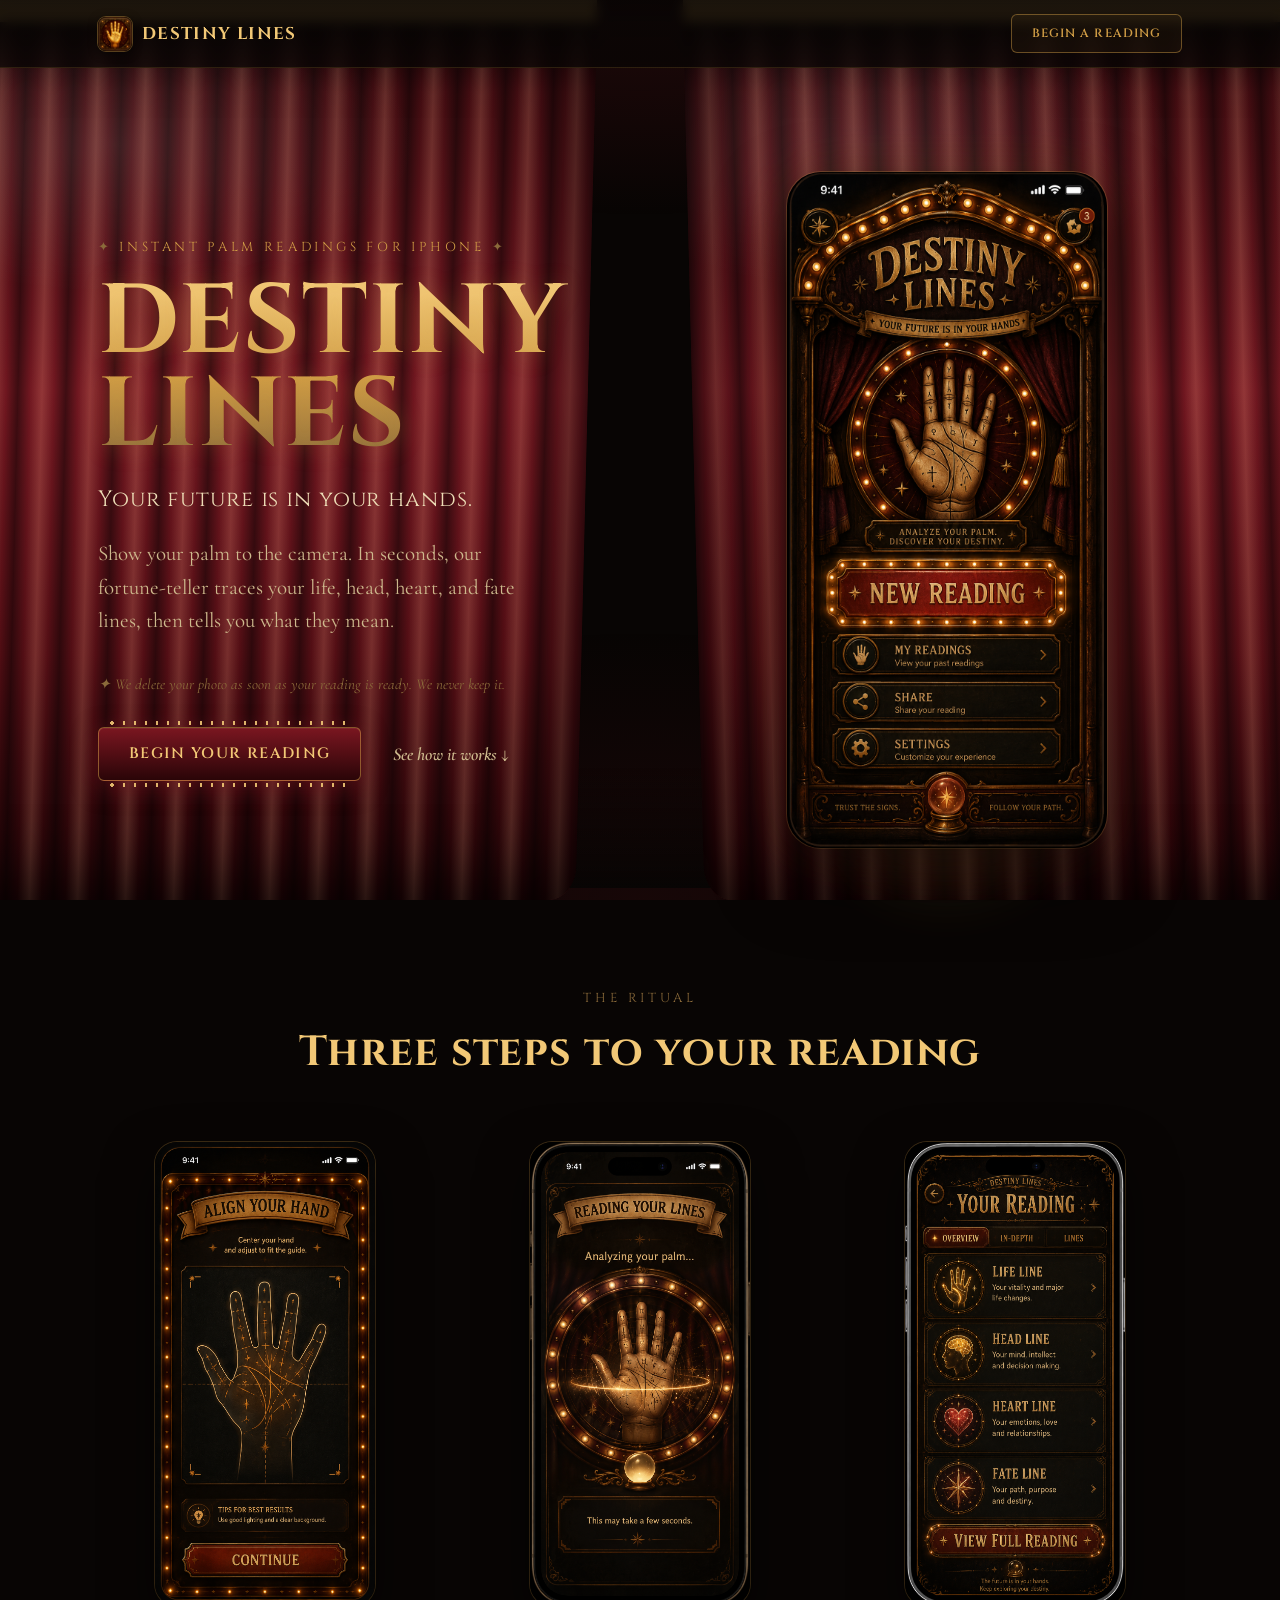
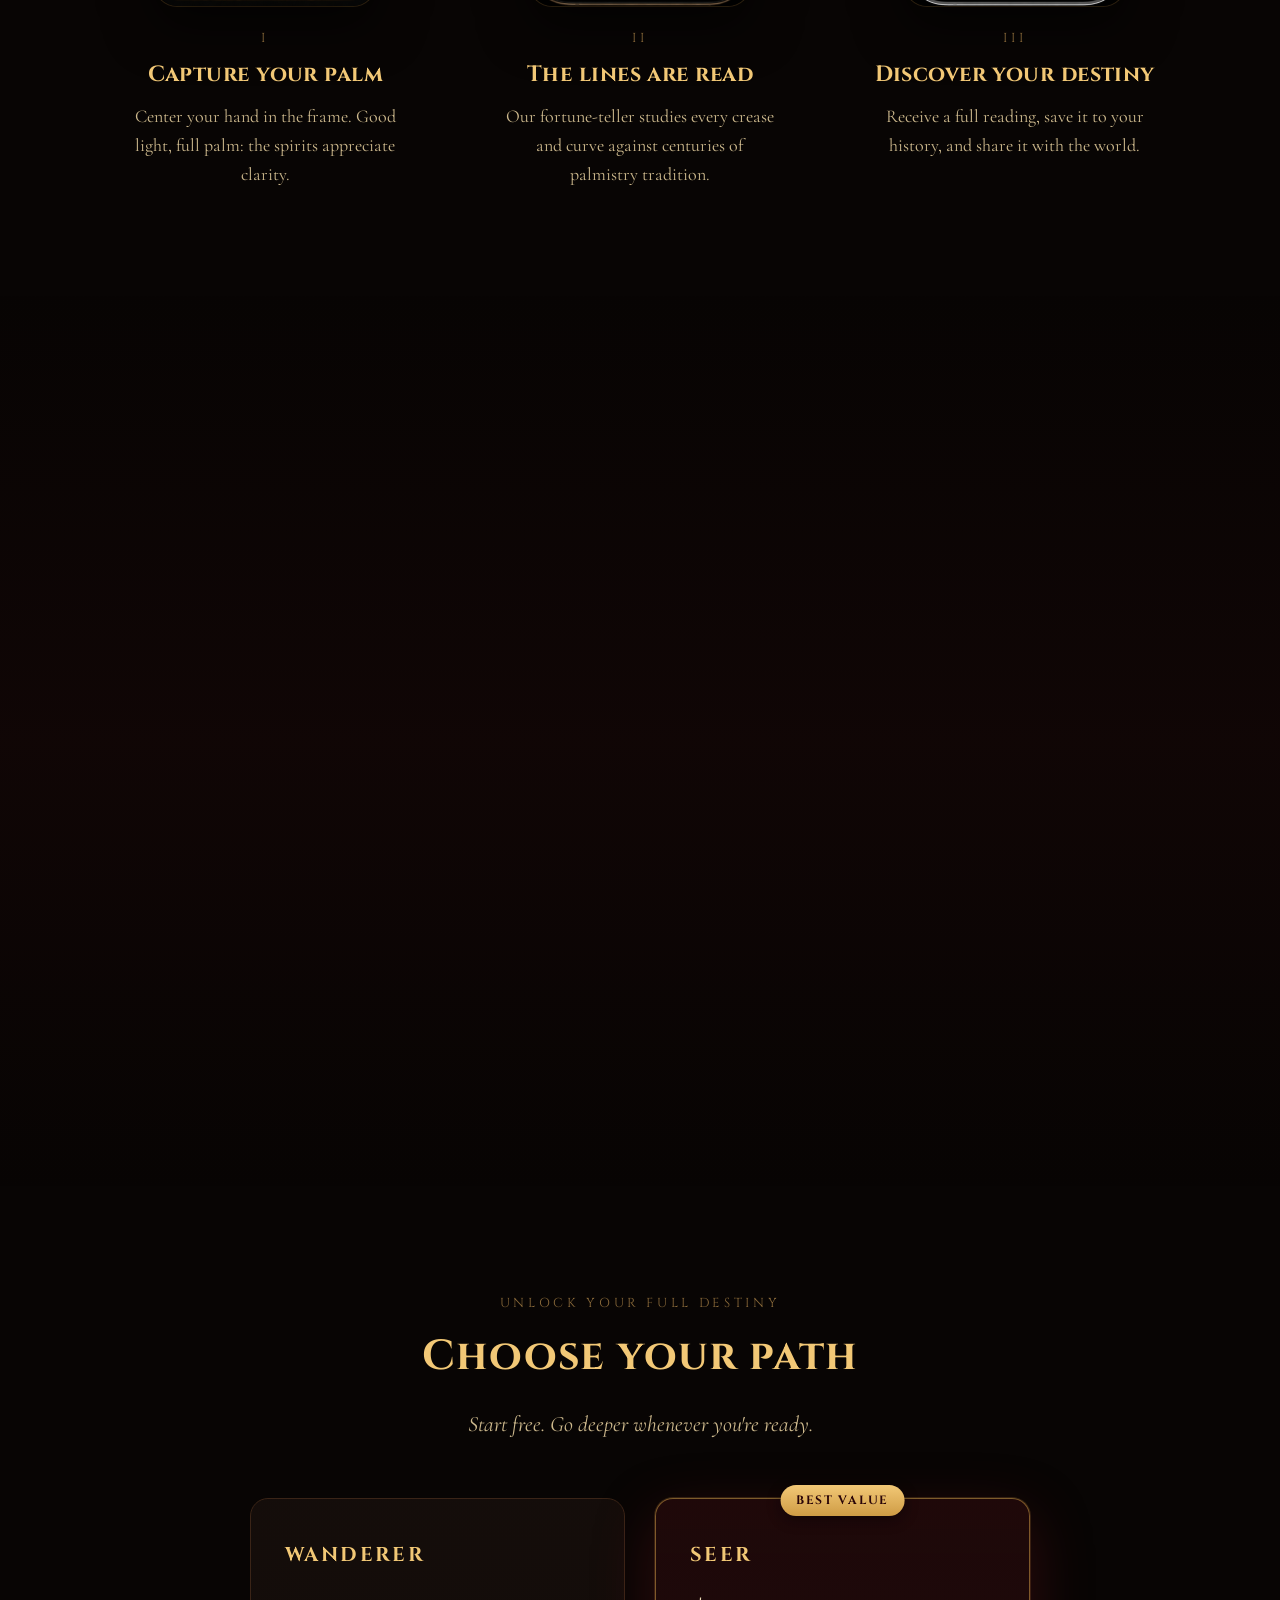
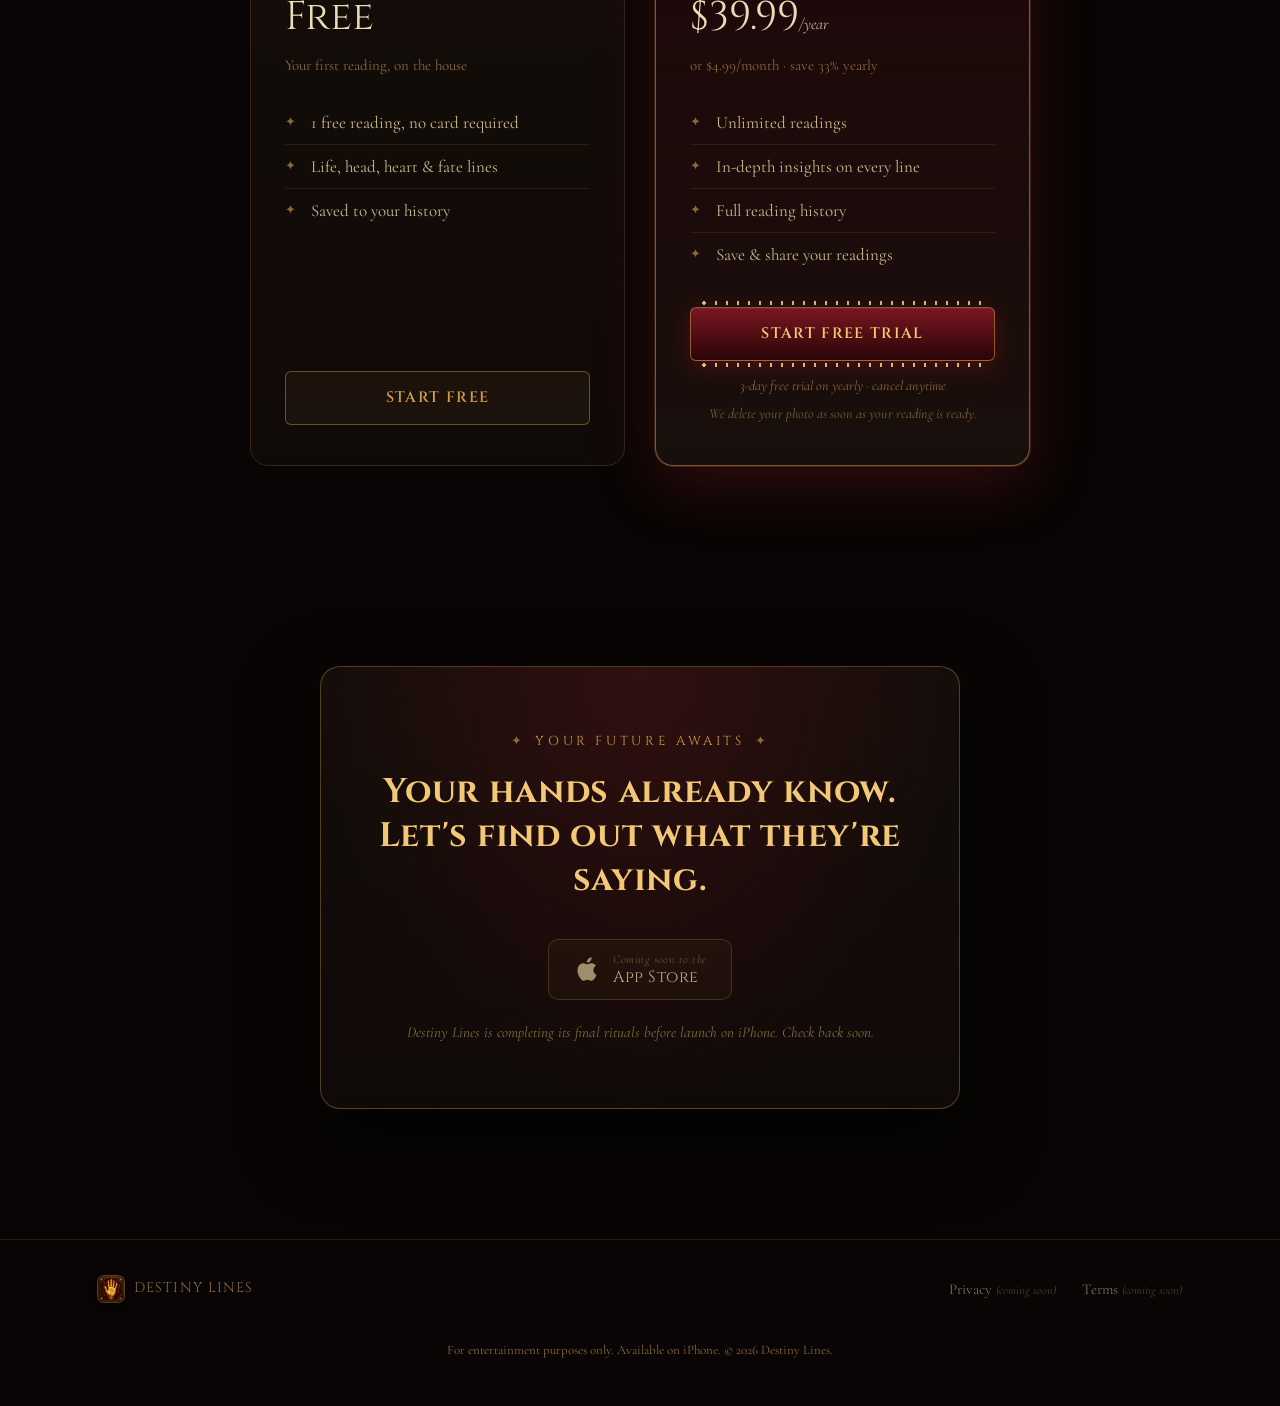
==== commit 52d07103: "Fix curtain gap at wide viewports, use illustrated cards for the four lines Curtain width was capped" ====
--- a/index.html
+++ b/index.html
@@ -105,24 +105,16 @@
 
       <div class="lines-grid">
         <div class="line-card reveal">
-          <div class="line-badge">✋</div>
-          <h3>Life Line</h3>
-          <p>Your vitality and the turning points that shape it.</p>
+          <img src="img/life-line.png" alt="Life Line: your vitality and the turning points that shape it." loading="lazy">
         </div>
         <div class="line-card reveal reveal-delay-1">
-          <div class="line-badge">☾</div>
-          <h3>Head Line</h3>
-          <p>Your mind, your intellect, the way you decide.</p>
+          <img src="img/head-line.png" alt="Head Line: your mind, your intellect, the way you decide." loading="lazy">
         </div>
         <div class="line-card reveal reveal-delay-2">
-          <div class="line-badge">♥</div>
-          <h3>Heart Line</h3>
-          <p>Your emotions, your loves, your deepest ties.</p>
+          <img src="img/heart-line.png" alt="Heart Line: your emotions, your loves, your deepest ties." loading="lazy">
         </div>
         <div class="line-card reveal reveal-delay-3">
-          <div class="line-badge">✦</div>
-          <h3>Fate Line</h3>
-          <p>Your path, your purpose, where you're bound.</p>
+          <img src="img/fate-line.png" alt="Fate Line: your path, your purpose, where you're bound." loading="lazy">
         </div>
       </div>
     </div>
--- a/css/style.css
+++ b/css/style.css
@@ -276,7 +276,7 @@
   position: fixed;
   top: 0;
   height: 100vh;
-  width: clamp(170px, 48vw, 640px);
+  width: max(190px, 52vw);
   z-index: 1;
   pointer-events: none;
 }
@@ -482,40 +482,24 @@
 
 .lines-grid{
   display: grid;
-  grid-template-columns: repeat(4, 1fr);
-  gap: 24px;
-  margin-top: 50px;
+  grid-template-columns: repeat(2, 1fr);
+  gap: 28px;
+  max-width: 820px;
+  margin: 50px auto 0;
 }
 
 .line-card{
-  text-align: center;
-  padding: 34px 18px;
-  border: 1px solid var(--card-line);
-  border-radius: 14px;
-  background: linear-gradient(180deg, rgba(58,36,23,0.28), rgba(26,17,13,0.5));
-  transition: border-color 0.3s ease, transform 0.3s ease;
+  transition: transform 0.3s ease;
 }
 .line-card:hover{
-  border-color: var(--gold-dim);
   transform: translateY(-4px);
 }
 
-.line-badge{
-  width: 56px;
-  height: 56px;
-  margin: 0 auto 16px;
-  border-radius: 50%;
-  display: flex;
-  align-items: center;
-  justify-content: center;
-  font-size: 24px;
-  color: var(--gold-bright);
-  background: radial-gradient(circle, rgba(207,156,69,0.16), transparent 70%);
-  border: 1px solid rgba(207,156,69,0.4);
-}
-
-.line-card h3{ font-size: 19px; margin-bottom: 8px; }
-.line-card p{ font-size: 16px; color: var(--cream-dim); margin: 0; }
+.line-card img{
+  width: 100%;
+  display: block;
+  filter: drop-shadow(0 18px 34px rgba(0,0,0,0.55));
+}
 
 /* -------------------- pricing -------------------- */
 
@@ -765,14 +749,13 @@
   .hero-actions{ justify-content: center; }
   .hero-sub{ margin-left: auto; margin-right: auto; }
   .steps{ grid-template-columns: 1fr; gap: 56px; }
-  .lines-grid{ grid-template-columns: repeat(2, 1fr); }
 }
 
 @media (max-width: 640px){
   body{ font-size: 17px; }
   .section{ padding: 72px 0; }
   .pricing-grid{ grid-template-columns: 1fr; }
-  .lines-grid{ grid-template-columns: 1fr 1fr; gap: 16px; }
+  .lines-grid{ grid-template-columns: 1fr; gap: 20px; }
   .cta-frame{ padding: 48px 26px; }
   .footer-inner{ justify-content: center; text-align: center; }
 
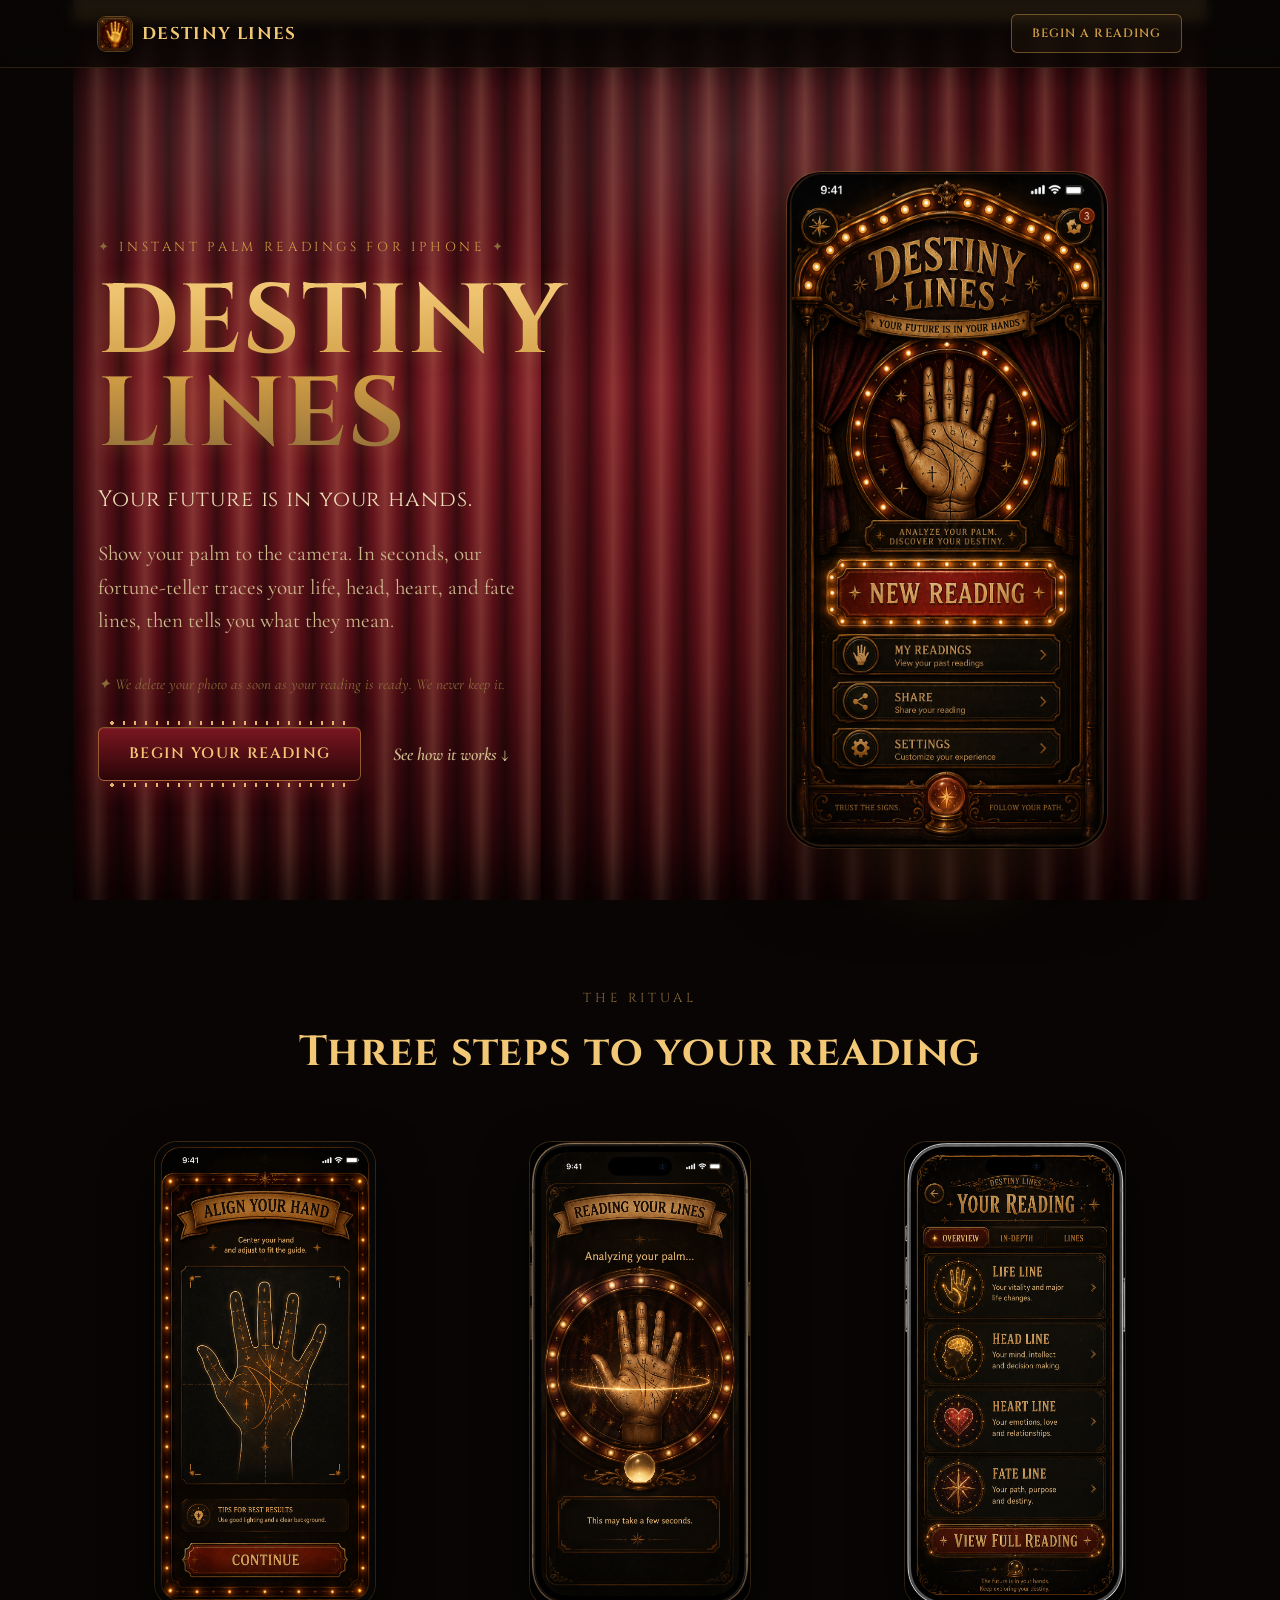
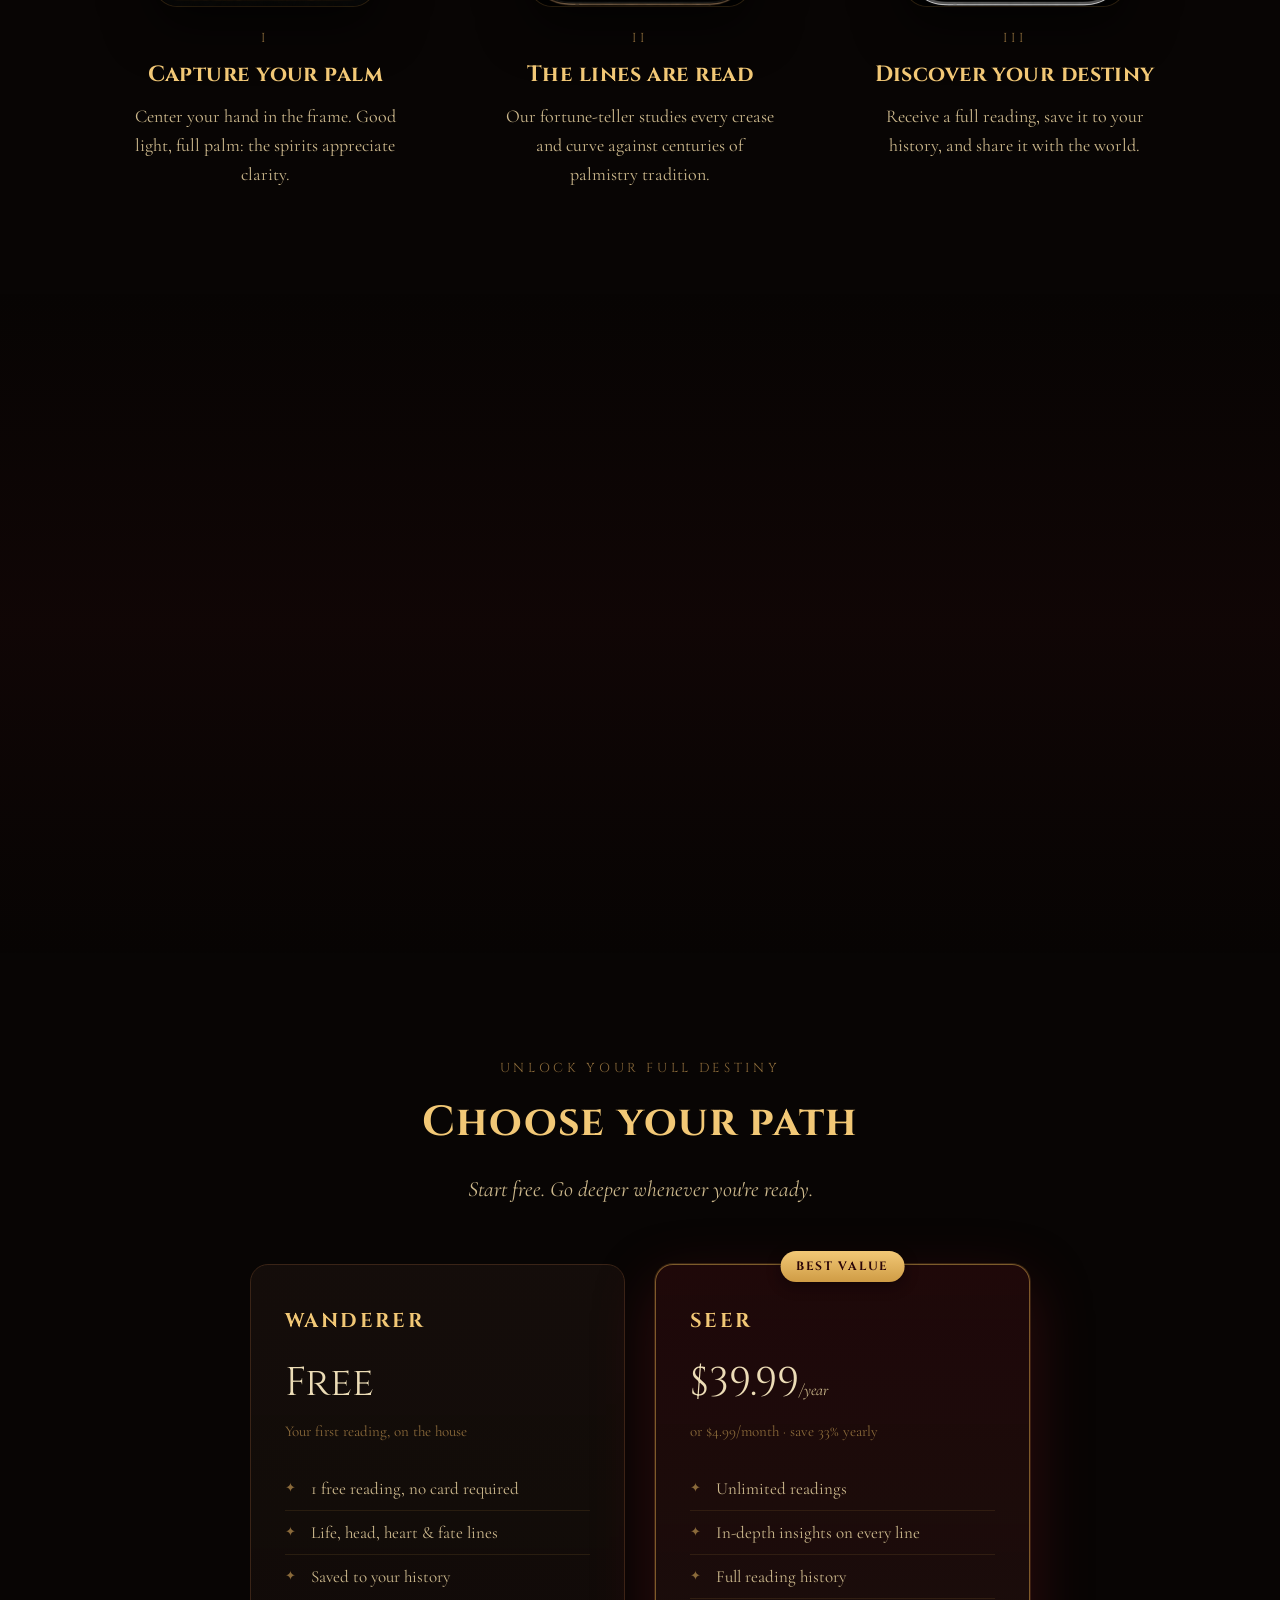
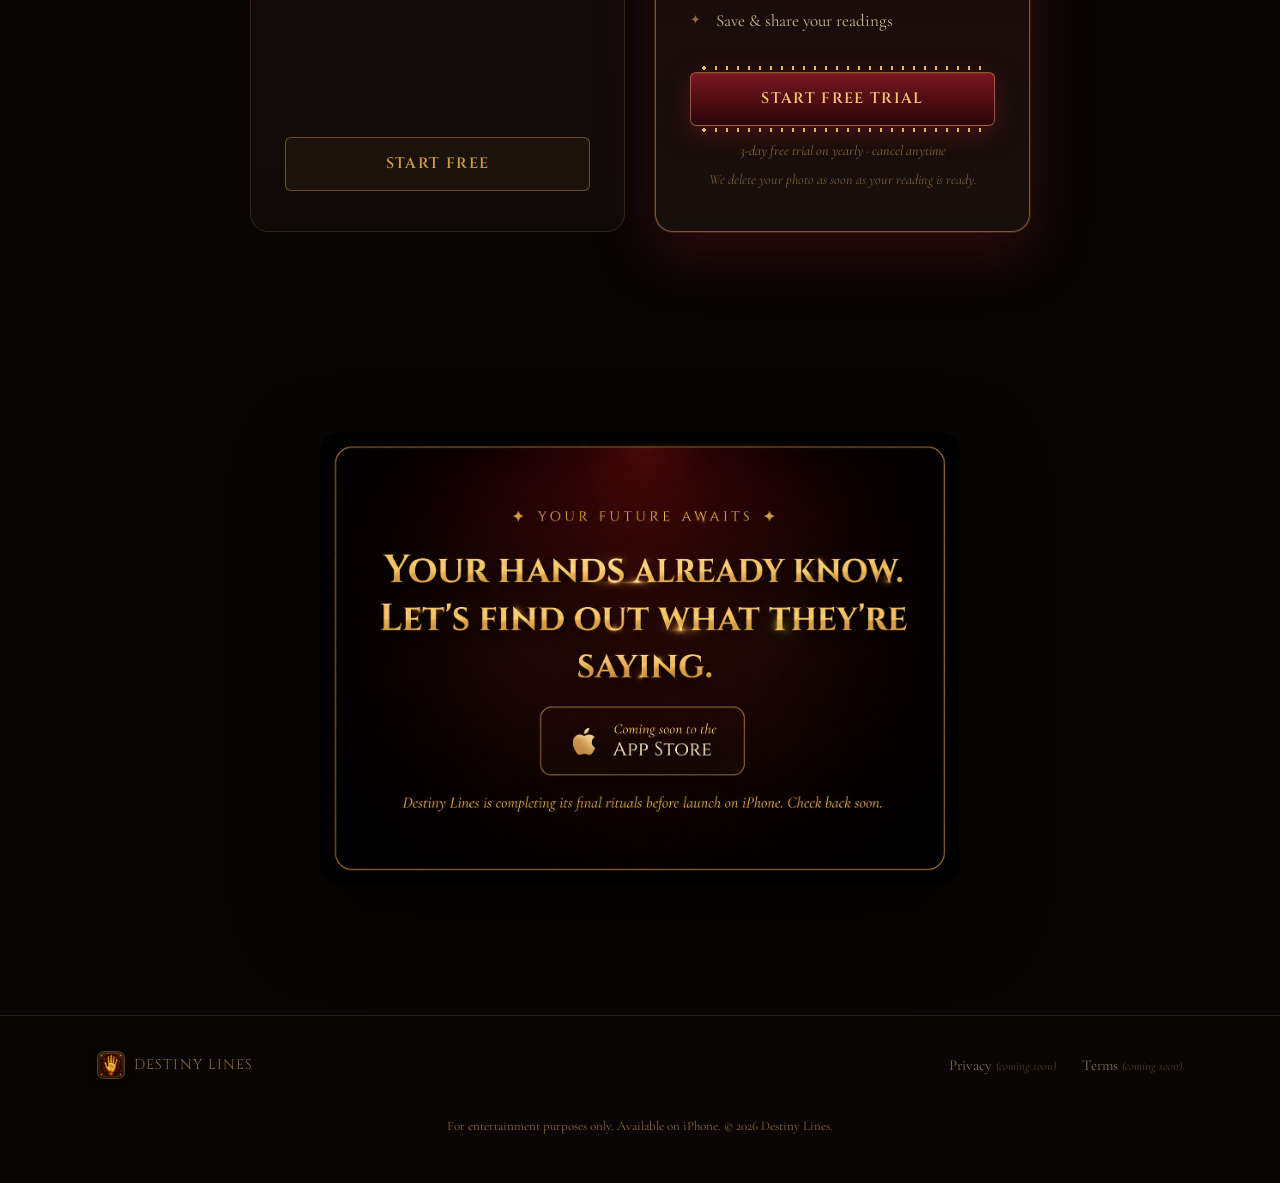
==== commit 3194a193: "Enlarge four-lines cards to a single row, use image for final CTA card Cropped the four-lines card i" ====
--- a/index.html
+++ b/index.html
@@ -165,18 +165,7 @@
   <section class="section cta-section" id="reading">
     <div class="wrap cta-inner reveal">
       <div class="cta-frame">
-        <p class="eyebrow"><span>✦</span> Your Future Awaits <span>✦</span></p>
-        <h2 class="cta-title">Your hands already know.<br>Let's find out what they're saying.</h2>
-        <div class="store-badge-row">
-          <span class="store-badge store-badge-soon" aria-disabled="true">
-            <svg viewBox="0 0 24 24" width="28" height="28" fill="currentColor" aria-hidden="true"><path d="M18.71 19.5c-.83 1.24-1.71 2.45-3.05 2.47-1.34.03-1.77-.79-3.29-.79-1.53 0-2 .77-3.27.82-1.31.05-2.3-1.32-3.14-2.53C4.25 17.03 2.94 12.6 4.72 9.61c.88-1.48 2.45-2.42 4.15-2.44 1.29-.02 2.5.87 3.29.87.78 0 2.26-1.07 3.81-.91.65.03 2.47.26 3.64 1.98-.09.06-2.17 1.27-2.15 3.79.03 3.02 2.65 4.02 2.68 4.03-.02.07-.42 1.44-1.39 2.86-.86 1.19-1.75 2.38-3.05 2.4v-.01zM13 3.5c.73-.89 1.94-1.55 2.94-1.6.14 1.16-.32 2.35-1.02 3.19-.7.85-1.85 1.51-2.98 1.42-.16-1.11.4-2.25 1.06-3.01z"/></svg>
-            <span class="store-badge-text">
-              <em>Coming soon to the</em>
-              App&nbsp;Store
-            </span>
-          </span>
-        </div>
-        <p class="cta-note">Destiny Lines is completing its final rituals before launch on iPhone. Check back soon.</p>
+        <img src="img/coming-soon.png" alt="Your Future Awaits. Your hands already know, let's find out what they're saying. Coming soon to the App Store: Destiny Lines is completing its final rituals before launch on iPhone. Check back soon.">
       </div>
     </div>
   </section>
--- a/css/style.css
+++ b/css/style.css
@@ -482,13 +482,23 @@
 
 .lines-grid{
   display: grid;
-  grid-template-columns: repeat(2, 1fr);
-  gap: 28px;
-  max-width: 820px;
-  margin: 50px auto 0;
-}
-
+  grid-template-columns: repeat(4, 1fr);
+  gap: 20px;
+  margin-top: 50px;
+}
+
+/* The source images are 1536x1024 with the illustrated card inset in a
+   transparent margin (content occupies roughly the middle 46% of the
+   width, 87% of the height). Crop that margin away by fixing the card
+   to the content's own aspect ratio and overscaling the image within
+   an overflow:hidden box, instead of showing the whole canvas with all
+   its surrounding padding baked in. */
 .line-card{
+  position: relative;
+  overflow: hidden;
+  border-radius: 16px;
+  aspect-ratio: 707 / 889;
+  box-shadow: 0 18px 34px rgba(0,0,0,0.55);
   transition: transform 0.3s ease;
 }
 .line-card:hover{
@@ -496,9 +506,12 @@
 }
 
 .line-card img{
-  width: 100%;
-  display: block;
-  filter: drop-shadow(0 18px 34px rgba(0,0,0,0.55));
+  position: absolute;
+  top: 50%;
+  left: 50%;
+  width: 214%;
+  max-width: none;
+  transform: translate(-50%, -50%);
 }
 
 /* -------------------- pricing -------------------- */
@@ -613,59 +626,15 @@
 
 .cta-frame{
   max-width: 640px;
-  text-align: center;
-  padding: 64px 48px;
-  border: 1px solid rgba(207,156,69,0.35);
+  width: 100%;
   border-radius: 20px;
-  background:
-    radial-gradient(ellipse at 50% 0%, rgba(122,22,32,0.28), transparent 70%),
-    linear-gradient(180deg, rgba(26,17,13,0.7), rgba(17,11,9,0.9));
+  overflow: hidden;
   box-shadow: 0 30px 80px rgba(0,0,0,0.5);
 }
 
-.cta-frame .eyebrow{ justify-content: center; display: flex; gap: 10px; }
-
-.cta-title{
-  font-size: clamp(24px, 3.2vw, 34px);
-  line-height: 1.3;
-  margin: 0 0 36px;
-}
-
-.store-badge-row{ display: flex; justify-content: center; margin-bottom: 20px; }
-
-.store-badge{
-  display: inline-flex;
-  align-items: center;
-  gap: 12px;
-  padding: 12px 24px;
-  border-radius: 10px;
-  border: 1px solid rgba(207,156,69,0.3);
-  color: var(--cream-dim);
-  background: rgba(207,156,69,0.05);
-}
-.store-badge-soon{ opacity: 0.75; cursor: default; }
-.store-badge-text{
-  display: flex;
-  flex-direction: column;
-  align-items: flex-start;
-  font-family: var(--font-display);
-  font-size: 16px;
-  letter-spacing: 0.03em;
-  color: var(--cream);
-  line-height: 1.25;
-}
-.store-badge-text em{
-  font-family: var(--font-body);
-  font-style: italic;
-  font-size: 12px;
-  color: var(--gold-dim);
-}
-
-.cta-note{
-  font-size: 15px;
-  color: var(--gold-dim);
-  font-style: italic;
-  margin: 0;
+.cta-frame img{
+  display: block;
+  width: 100%;
 }
 
 /* -------------------- footer -------------------- */
@@ -749,13 +718,14 @@
   .hero-actions{ justify-content: center; }
   .hero-sub{ margin-left: auto; margin-right: auto; }
   .steps{ grid-template-columns: 1fr; gap: 56px; }
+  .lines-grid{ grid-template-columns: repeat(2, 1fr); }
 }
 
 @media (max-width: 640px){
   body{ font-size: 17px; }
   .section{ padding: 72px 0; }
   .pricing-grid{ grid-template-columns: 1fr; }
-  .lines-grid{ grid-template-columns: 1fr; gap: 20px; }
+  .lines-grid{ grid-template-columns: 1fr 1fr; gap: 16px; }
   .cta-frame{ padding: 48px 26px; }
   .footer-inner{ justify-content: center; text-align: center; }
 
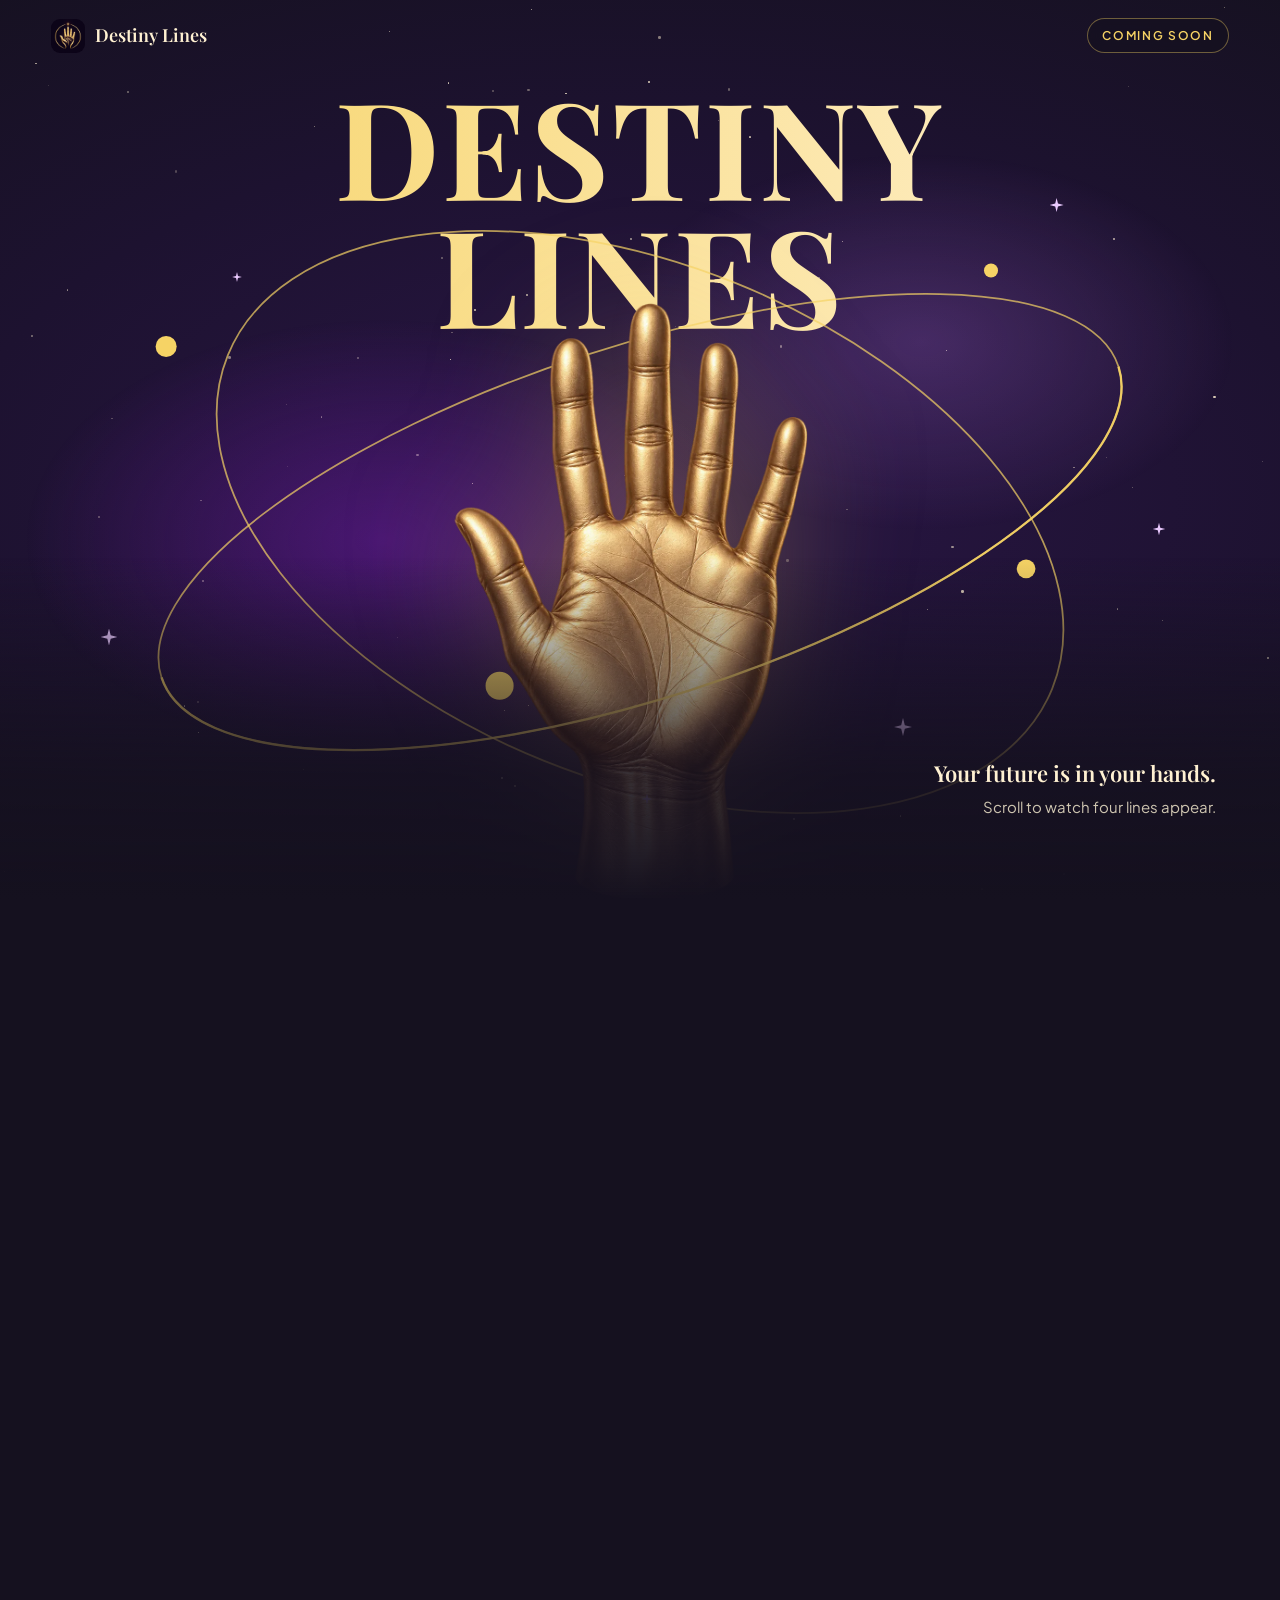
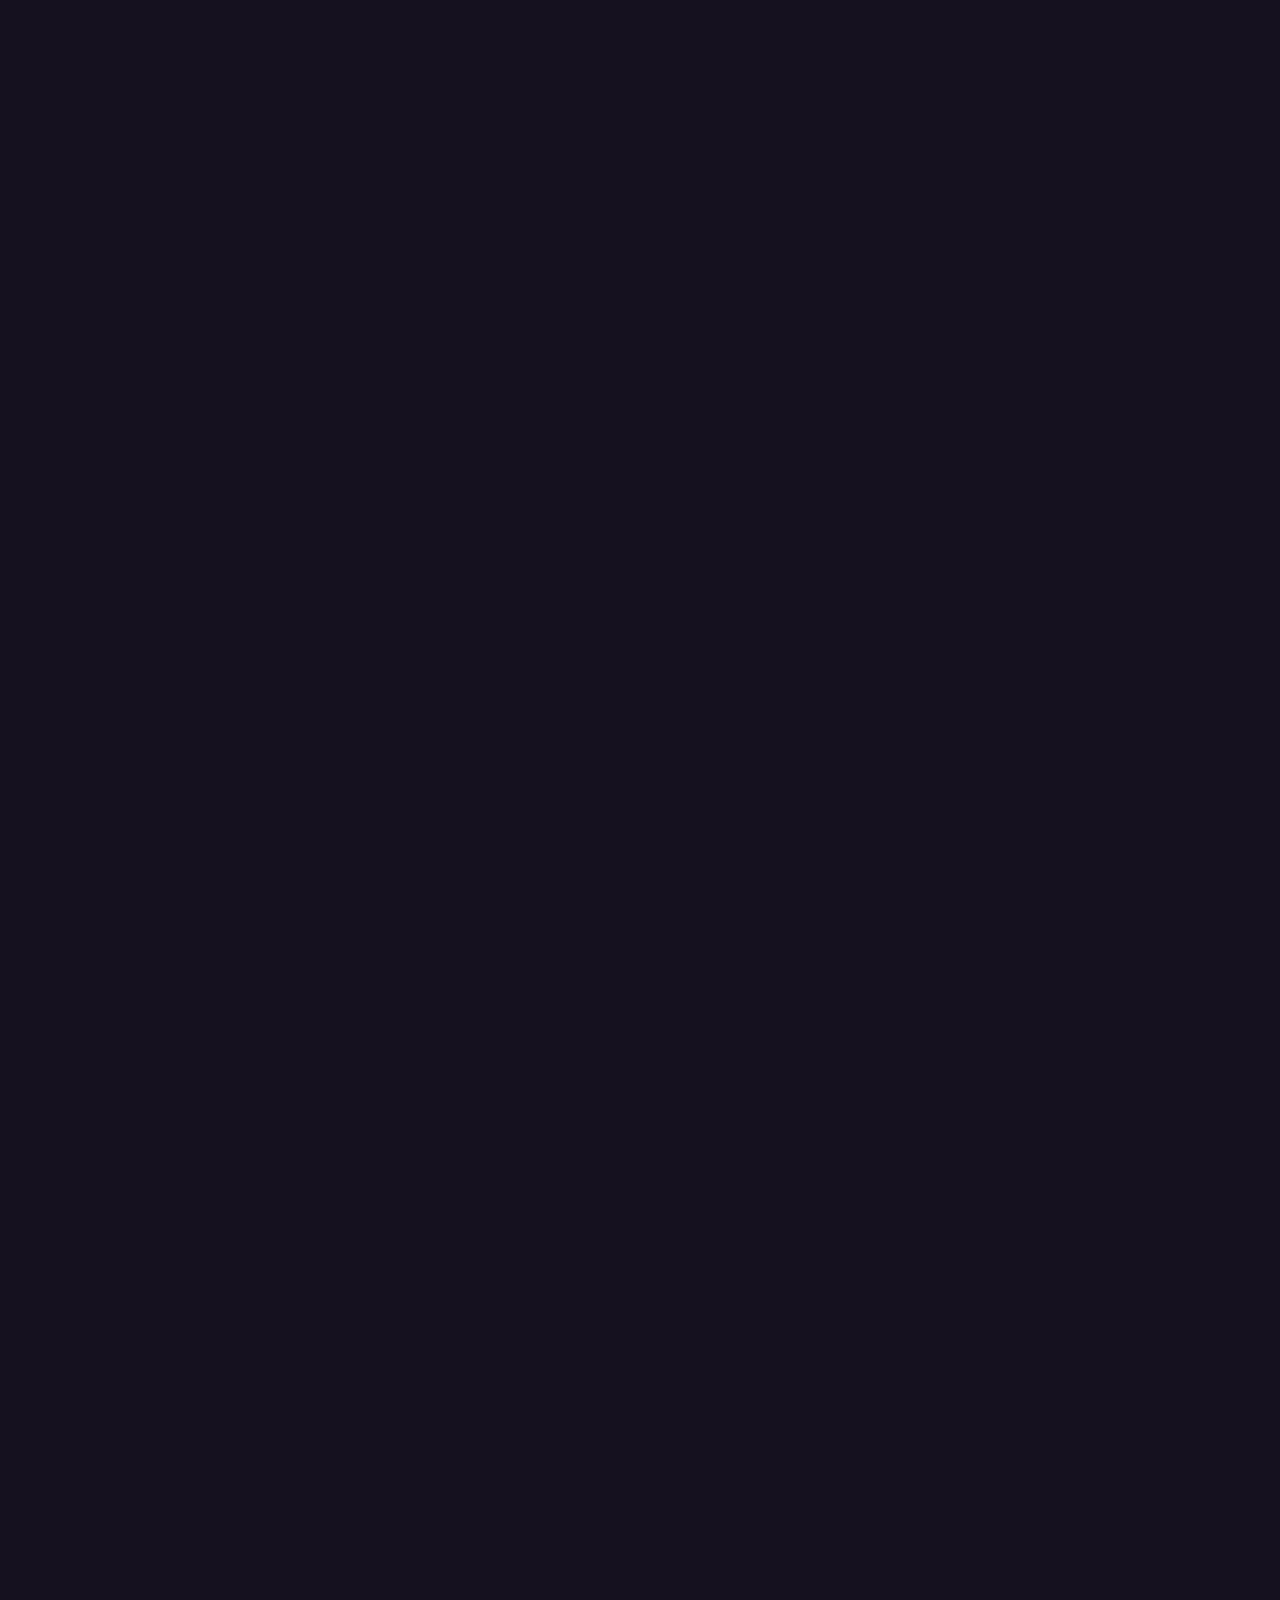
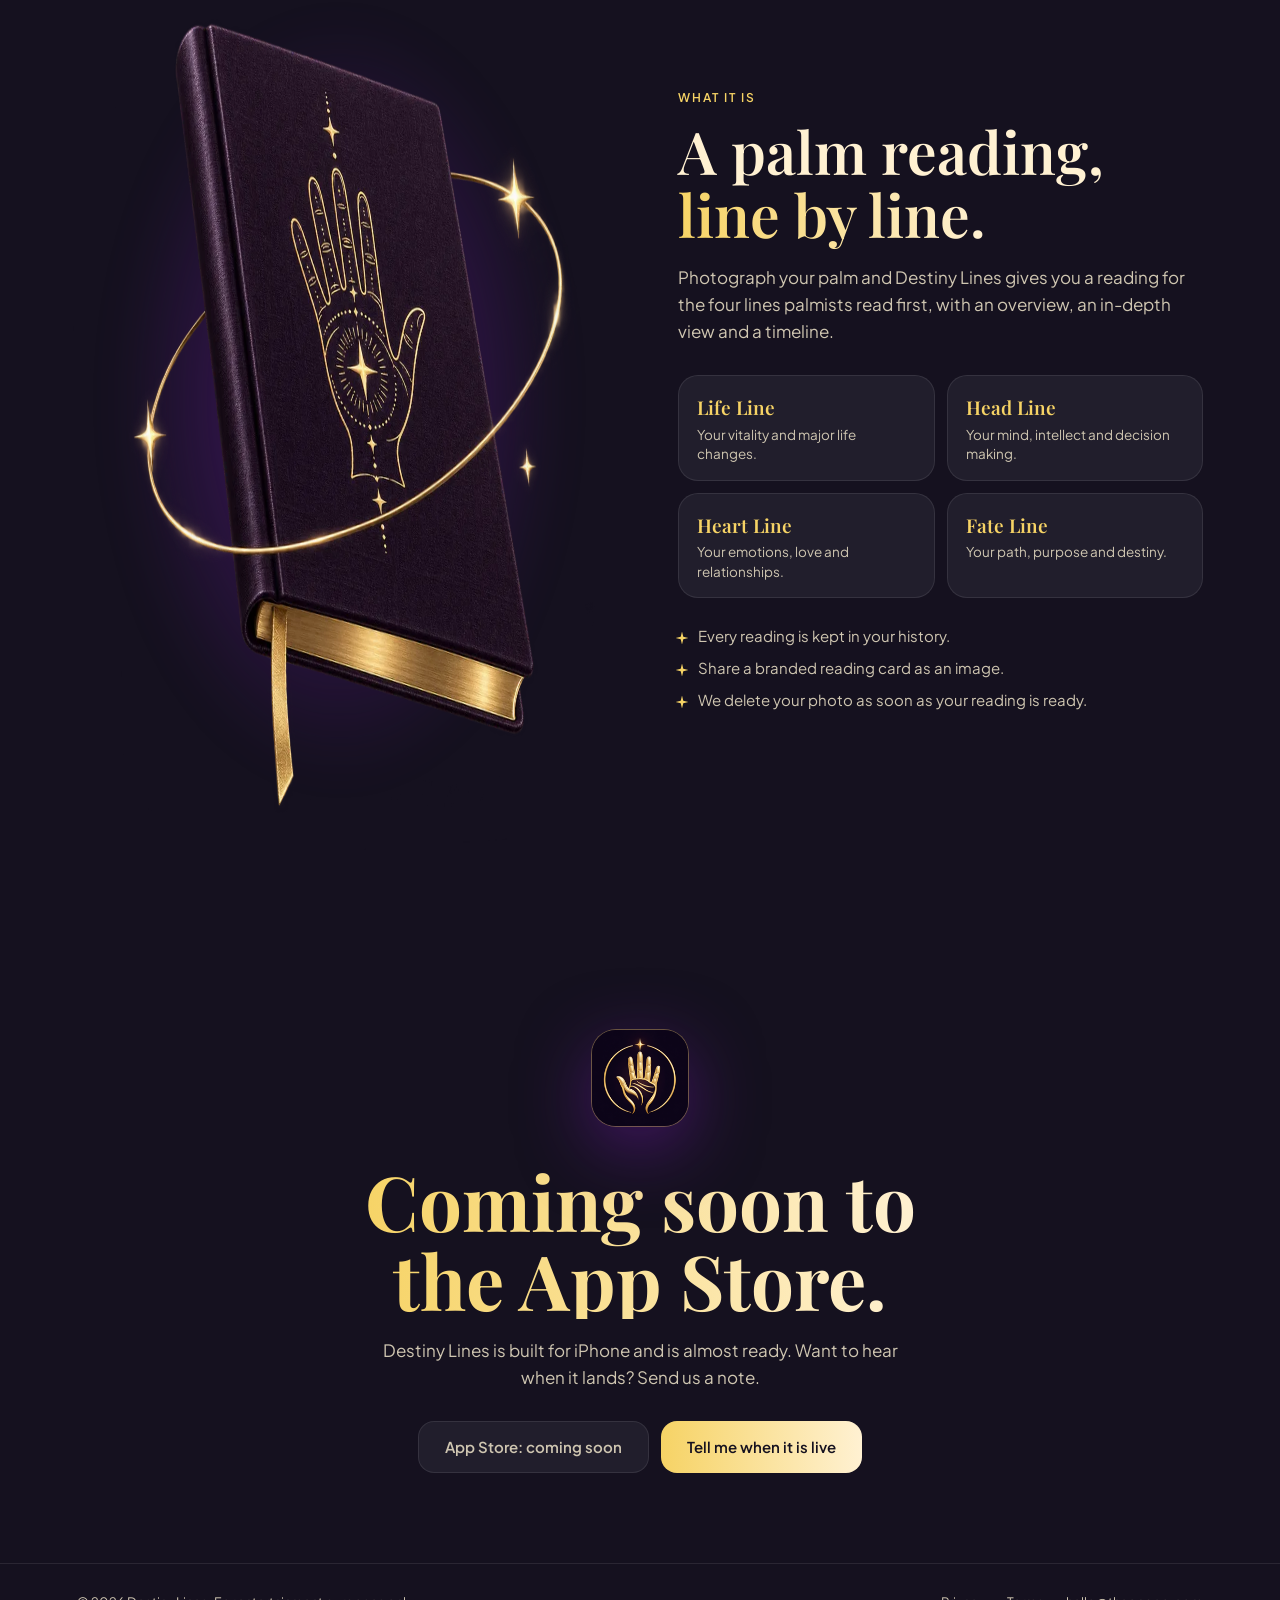
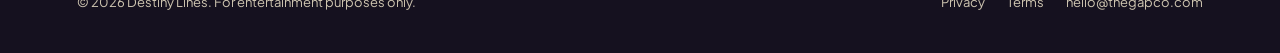
==== commit cff2d08b: "Rebuild landing page as a coming-soon scroll page from the Celestial app design Layered pinned hero " ====
--- a/index.html
+++ b/index.html
@@ -1,191 +1,297 @@
-<!DOCTYPE html>
+<!doctype html>
 <html lang="en">
 <head>
-<meta charset="UTF-8">
-<meta name="viewport" content="width=device-width, initial-scale=1.0">
-<title>Destiny Lines: Your Future Is In Your Hands</title>
-<meta name="description" content="Destiny Lines is an iOS app that reads your palm and reveals your life, head, heart, and fate lines in seconds. Your future is in your hands.">
-<link rel="icon" type="image/png" href="img/DL-app-icon.png">
+<meta charset="utf-8">
+<meta name="viewport" content="width=device-width, initial-scale=1, viewport-fit=cover">
+<title>Destiny Lines | Coming soon to iPhone</title>
+<meta name="description" content="Destiny Lines is a palm reading app for iPhone. Photograph your palm and read your Life, Head, Heart and Fate lines. Coming soon to the App Store.">
+<meta name="theme-color" content="#15111F">
+<link rel="icon" type="image/png" href="assets/favicon.png">
+<link rel="apple-touch-icon" href="assets/apple-touch-icon.png">
+<meta property="og:type" content="website">
+<meta property="og:title" content="Destiny Lines | Coming soon to iPhone">
+<meta property="og:description" content="Photograph your palm and read your Life, Head, Heart and Fate lines. Coming soon to the App Store.">
+<meta property="og:image" content="assets/og.jpg">
+<meta name="twitter:card" content="summary">
 <link rel="preconnect" href="https://fonts.googleapis.com">
 <link rel="preconnect" href="https://fonts.gstatic.com" crossorigin>
-<link href="https://fonts.googleapis.com/css2?family=Cinzel:wght@400;600;700;900&family=Cinzel+Decorative:wght@400;700;900&family=Cormorant+Garamond:ital,wght@0,400;0,500;0,600;1,400;1,500&display=swap" rel="stylesheet">
-<link rel="stylesheet" href="css/style.css">
+<link href="https://fonts.googleapis.com/css2?family=Playfair+Display:wght@600;700&family=Plus+Jakarta+Sans:wght@400;500;600&display=swap" rel="stylesheet">
+<style>
+:root{
+  --bg:#15111F; --card:#211E2C; --text:#FFF1D2; --text2:#CFC6B1;
+  --gold:#F6D365; --purple:#691A9F; --accent:#C77DFF; --hi:#EACAFF;
+  --hairline:rgba(255,255,255,.09);
+  --serif:"Playfair Display",Georgia,serif;
+  --sans:"Plus Jakarta Sans",system-ui,-apple-system,sans-serif;
+  --p:0;
+}
+*{box-sizing:border-box;margin:0;padding:0}
+html{background:var(--bg);scroll-behavior:smooth}
+body{background:var(--bg);color:var(--text);font-family:var(--sans);font-size:16px;line-height:1.6;-webkit-font-smoothing:antialiased;overflow-x:hidden}
+a{color:inherit}
+.gold{background:linear-gradient(90deg,#F6D365,#FFF1D2);-webkit-background-clip:text;background-clip:text;color:transparent}
+
+/* header */
+.top{position:fixed;inset:0 0 auto 0;z-index:50;display:flex;align-items:center;justify-content:space-between;padding:18px max(20px,4vw);pointer-events:none}
+.brand{display:flex;align-items:center;gap:10px;font-family:var(--serif);font-weight:600;font-size:18px;text-decoration:none;pointer-events:auto}
+.brand img{width:34px;height:34px;border-radius:9px}
+.pill{font-size:12px;font-weight:600;letter-spacing:.14em;text-transform:uppercase;color:var(--gold);border:1px solid rgba(246,211,101,.4);padding:7px 14px;border-radius:99px;background:rgba(21,17,31,.6);backdrop-filter:blur(8px)}
+
+/* hero */
+.hero{position:relative;height:340vh}
+.stage{position:sticky;top:0;height:100vh;height:100svh;overflow:hidden;background:radial-gradient(120% 90% at 50% 55%,#2a1646 0%,#1d1230 45%,#15111F 80%)}
+.layer{position:absolute;inset:0;will-change:transform}
+.stars{transform:translate3d(0,calc(var(--p)*-3%),0)}
+.star{position:absolute;border-radius:50%;background:var(--text);opacity:.7}
+.nebula{transform:translate3d(0,calc(var(--p)*-7%),0) scale(calc(1 + var(--p)*.12));
+  background:radial-gradient(40% 35% at 30% 60%,rgba(105,26,159,.55),transparent 70%),radial-gradient(35% 30% at 72% 38%,rgba(199,125,255,.22),transparent 70%)}
+.title{position:absolute;left:0;right:0;top:9vh;text-align:center;z-index:2;transform:translate3d(0,calc(var(--p)*-3vh),0);padding:0 4vw}
+.title h1{font-family:var(--serif);font-weight:700;font-size:min(12.5vw,15vh);line-height:.95;letter-spacing:.02em;text-transform:uppercase}
+.title h1 span{display:block}
+.palmwrap{position:absolute;left:50%;bottom:-3vh;height:72vh;aspect-ratio:2/3;transform:translate3d(-50%,calc(var(--p)*-4vh),0) scale(calc(1 + var(--p)*.07));transform-origin:50% 80%;z-index:4}
+.palmwrap img.palm{width:100%;height:100%;display:block;filter:drop-shadow(0 0 60px rgba(246,211,101,.25))}
+.lines{position:absolute;inset:0;width:100%;height:100%;overflow:visible}
+.lines path{fill:none;stroke:#FFF1D2;stroke-width:7;stroke-linecap:round;filter:drop-shadow(0 0 8px #F6D365) drop-shadow(0 0 18px rgba(246,211,101,.8))}
+.ringsvg{position:absolute;left:50%;top:50%;width:min(130vh,150vw);height:min(130vh,150vw);margin:calc(min(130vh,150vw)/-2) 0 0 calc(min(130vh,150vw)/-2);overflow:visible}
+.ring-back{z-index:3;transform:translateY(8vh) rotate(calc(var(--p)*50deg))}
+.ring-front{z-index:5;transform:translateY(8vh) rotate(calc(var(--p)*50deg))}
+.ring-back,.ring-front{position:absolute;left:0;top:0;width:100%;height:100%;pointer-events:none}
+.ring-front .ringsvg,.ring-back .ringsvg{left:50%;top:50%}
+.ringsvg ellipse{fill:none;stroke:var(--gold);stroke-width:1.5;opacity:.7}
+.ringsvg circle{fill:var(--gold)}
+.fg{z-index:6;pointer-events:none;transform:translate3d(0,calc(var(--p)*-22vh),0)}
+.fg i{position:absolute;width:14px;height:14px;background:var(--hi);clip-path:polygon(50% 0,60% 40%,100% 50%,60% 60%,50% 100%,40% 60%,0 50%,40% 40%);filter:drop-shadow(0 0 6px var(--gold))}
+.vignette{z-index:7;pointer-events:none;background:linear-gradient(to top,var(--bg) 0%,rgba(21,17,31,.85) 14%,transparent 38%)}
+
+.caption{position:absolute;z-index:8;left:max(24px,5vw);bottom:9vh;max-width:340px}
+.caption{opacity:min(1,calc(var(--p)*9))}
+.caption .tag{font-size:12px;letter-spacing:.16em;text-transform:uppercase;color:var(--gold);font-weight:600}
+.caption h2{font-family:var(--serif);font-size:clamp(28px,3.4vw,46px);line-height:1.1;margin:6px 0 8px;font-weight:600}
+.caption p{color:var(--text2);font-size:15px;min-height:3.2em}
+.caption .dots{display:flex;gap:8px;margin-top:14px}
+.caption .dots b{width:26px;height:3px;border-radius:2px;background:rgba(255,255,255,.18);transition:background .3s}
+.caption .dots b.on{background:var(--gold)}
+.tagline{position:absolute;z-index:8;right:max(24px,5vw);bottom:9vh;max-width:300px;text-align:right;color:var(--text2);font-size:15px;opacity:calc(1 - var(--p)*3)}
+.tagline strong{display:block;font-family:var(--serif);font-size:22px;color:var(--text);font-weight:600;margin-bottom:4px}
+
+/* sections */
+section.wrap{position:relative;z-index:2;padding:clamp(64px,10vh,120px) max(24px,6vw)}
+.what{display:grid;grid-template-columns:1fr 1fr;gap:clamp(32px,6vw,96px);align-items:center;max-width:1180px;margin:0 auto}
+.what .art{position:relative;aspect-ratio:1;display:grid;place-items:center}
+.what .art::before{content:"";position:absolute;inset:8%;background:radial-gradient(closest-side,rgba(105,26,159,.6),transparent);filter:blur(20px)}
+.what .art img{position:relative;width:100%;max-width:520px;transform:translateY(calc(var(--q,0)*-24px)) rotate(calc(-4deg + var(--q,0)*4deg))}
+.kicker{font-size:12px;letter-spacing:.16em;text-transform:uppercase;color:var(--gold);font-weight:600}
+h2.big{font-family:var(--serif);font-weight:600;font-size:clamp(34px,4.6vw,60px);line-height:1.08;margin:12px 0 18px}
+.lead{color:var(--text2);font-size:17px;max-width:46ch}
+.four{display:grid;grid-template-columns:1fr 1fr;gap:12px;margin:30px 0 26px}
+.four div{background:var(--card);border:1px solid var(--hairline);border-radius:20px;padding:16px 18px}
+.four b{display:block;font-family:var(--serif);font-size:19px;font-weight:600;color:var(--gold)}
+.four span{font-size:13.5px;color:var(--text2);line-height:1.45;display:block;margin-top:2px}
+.also{list-style:none;display:grid;gap:8px;color:var(--text2);font-size:15px}
+.also li::before{content:"";display:inline-block;width:8px;height:8px;margin-right:12px;background:var(--gold);clip-path:polygon(50% 0,60% 40%,100% 50%,60% 60%,50% 100%,40% 60%,0 50%,40% 40%);transform:scale(1.6)}
+
+.close{text-align:center;max-width:720px;margin:0 auto;padding-bottom:clamp(60px,10vh,110px)}
+.close .icon{width:96px;height:96px;border-radius:24px;box-shadow:0 0 0 1px rgba(246,211,101,.35),0 20px 70px rgba(105,26,159,.55);margin-bottom:28px}
+.close h2{font-family:var(--serif);font-weight:700;font-size:clamp(38px,6vw,76px);line-height:1.04}
+.close p{color:var(--text2);margin:18px auto 30px;max-width:44ch;font-size:17px}
+.btns{display:flex;gap:12px;justify-content:center;flex-wrap:wrap}
+.btn{display:inline-flex;align-items:center;justify-content:center;min-height:52px;padding:0 26px;border-radius:16px;font-weight:600;font-size:15px;text-decoration:none}
+.btn.dis{background:var(--card);border:1px solid var(--hairline);color:var(--text2);cursor:default}
+.btn.go{background:linear-gradient(90deg,#F6D365,#FFF1D2);color:#15111F}
+.btn.go:hover{filter:brightness(1.06)}
+:focus-visible{outline:2px solid var(--hi);outline-offset:3px}
+footer{position:relative;z-index:2;border-top:1px solid var(--hairline);padding:28px max(24px,6vw) 40px;display:flex;flex-wrap:wrap;gap:12px 28px;justify-content:space-between;color:var(--text2);font-size:13px}
+footer nav{display:flex;gap:22px}
+footer a{text-decoration:none}
+footer a:hover{color:var(--text)}
+
+/* mobile composition */
+@media (max-width:760px){
+  .hero{height:300vh}
+  .title{top:12vh}
+  .title h1{font-size:clamp(46px,16vw,90px)}
+  .palmwrap{height:56vh;bottom:17vh}
+  .caption{left:24px;right:24px;bottom:5vh;max-width:none;text-align:center}
+  .caption .dots{justify-content:center}
+  .caption p{min-height:3em;font-size:14px}
+  .tagline{left:24px;right:24px;bottom:5vh;max-width:none;text-align:center}
+  .ringsvg{width:150vw;height:150vw;margin:-75vw 0 0 -75vw}
+  .ring-back,.ring-front{transform:translateY(-4vh) rotate(calc(var(--p)*50deg))}
+  .what{grid-template-columns:1fr}
+  .what .art{max-width:380px;margin:0 auto}
+  .four{grid-template-columns:1fr}
+  .top{padding:14px 16px}
+  .pill{font-size:11px;padding:6px 11px}
+}
+@media (prefers-reduced-motion:reduce){
+  html{scroll-behavior:auto}
+  .hero{height:auto}
+  .stage{position:relative}
+  *{transition:none!important}
+  .layer,.title,.palmwrap,.ring-back,.ring-front,.what .art img{transform-style:flat}
+}
+</style>
 </head>
 <body>
-
-<div class="star-field" aria-hidden="true"></div>
-<div class="theater-curtain theater-curtain-left" aria-hidden="true">
-  <div class="curtain-fabric"></div>
+<header class="top">
+  <a class="brand" href="#top"><img src="assets/apple-touch-icon.png" alt="" width="34" height="34"><span>Destiny Lines</span></a>
+  <span class="pill">Coming soon</span>
+</header>
+
+<main id="top">
+<div class="hero" id="hero">
+  <div class="stage">
+    <div class="layer stars" id="stars" aria-hidden="true"></div>
+    <div class="layer nebula" aria-hidden="true"></div>
+
+    <div class="title">
+      <h1 class="gold"><span>Destiny</span><span>Lines</span></h1>
+    </div>
+
+    <div class="layer ring-back" aria-hidden="true">
+      <svg class="ringsvg" viewBox="-500 -500 1000 1000">
+        <g transform="rotate(-18)"><ellipse rx="430" ry="150"/><ellipse rx="380" ry="220" transform="rotate(40)"/></g>
+        <circle cx="-405" cy="-150" r="9"/><circle cx="300" cy="-215" r="6"/>
+      </svg>
+    </div>
+
+    <div class="palmwrap" id="palmwrap">
+      <img class="palm" src="assets/palm.webp" alt="A golden open palm, lit from within" width="1024" height="1536" fetchpriority="high">
+      <svg class="lines" viewBox="0 0 1024 1536" aria-hidden="true">
+        <path id="l-life"  d="M455 700 C 330 760, 300 960, 420 1085"/>
+        <path id="l-head"  d="M345 745 C 520 760, 690 800, 790 850"/>
+        <path id="l-heart" d="M815 690 C 700 660, 600 650, 500 655"/>
+        <path id="l-fate"  d="M585 1100 C 575 950, 560 800, 585 650"/>
+      </svg>
+    </div>
+
+    <div class="layer ring-front" aria-hidden="true">
+      <svg class="ringsvg" viewBox="-500 -500 1000 1000">
+        <g transform="rotate(-18)"><path d="M-430 0 A430 150 0 0 0 430 0" fill="none" stroke="#F6D365" stroke-width="2" opacity=".9"/></g>
+        <circle cx="-120" cy="140" r="12"/><circle cx="330" cy="40" r="8"/>
+      </svg>
+    </div>
+
+    <div class="layer fg" id="fg" aria-hidden="true"></div>
+    <div class="layer vignette" aria-hidden="true"></div>
+
+    <div class="tagline">
+      <strong>Your future is in your hands.</strong>
+      Scroll to watch four lines appear.
+    </div>
+
+    <div class="caption" id="caption" aria-live="polite">
+      <div class="tag" id="cap-tag">The Four Lines</div>
+      <h2 id="cap-h">Life Line</h2>
+      <p id="cap-p">Your vitality and major life changes.</p>
+      <div class="dots" aria-hidden="true"><b></b><b></b><b></b><b></b></div>
+    </div>
+  </div>
 </div>
-<div class="theater-curtain theater-curtain-right" aria-hidden="true">
-  <div class="curtain-fabric"></div>
-</div>
-
-<header class="site-header" id="top">
-  <div class="wrap header-inner">
-    <a class="brand" href="#top">
-      <img src="img/DL-app-icon.png" alt="" class="brand-mark">
-      <span class="brand-word">Destiny&nbsp;Lines</span>
-    </a>
-    <a class="btn btn-ghost btn-small" href="#reading">Begin a Reading</a>
+
+<section class="wrap">
+  <div class="what">
+    <div class="art"><img id="journal" src="assets/journal.webp" alt="A purple journal embossed with a gold hand and star, ringed by an orbit of light" width="900" height="900" loading="lazy"></div>
+    <div>
+      <div class="kicker">What it is</div>
+      <h2 class="big">A palm reading, <span class="gold">line by line.</span></h2>
+      <p class="lead">Photograph your palm and Destiny Lines gives you a reading for the four lines palmists read first, with an overview, an in-depth view and a timeline.</p>
+      <div class="four">
+        <div><b>Life Line</b><span>Your vitality and major life changes.</span></div>
+        <div><b>Head Line</b><span>Your mind, intellect and decision making.</span></div>
+        <div><b>Heart Line</b><span>Your emotions, love and relationships.</span></div>
+        <div><b>Fate Line</b><span>Your path, purpose and destiny.</span></div>
+      </div>
+      <ul class="also">
+        <li>Every reading is kept in your history.</li>
+        <li>Share a branded reading card as an image.</li>
+        <li>We delete your photo as soon as your reading is ready.</li>
+      </ul>
+    </div>
   </div>
-</header>
-
-<main>
-
-  <!-- HERO -->
-  <section class="hero">
-    <div class="wrap hero-inner">
-      <div class="hero-copy reveal">
-        <p class="eyebrow"><span>✦</span> Instant Palm Readings for iPhone <span>✦</span></p>
-        <h1 class="wordmark">Destiny<br>Lines</h1>
-        <p class="tagline">Your future is in your hands.</p>
-        <p class="hero-sub">Show your palm to the camera. In seconds, our fortune&#8209;teller
-          traces your life, head, heart, and fate lines, then tells you what they mean.</p>
-        <p class="hero-trust">✦ We delete your photo as soon as your reading is ready. We never keep it.</p>
-        <div class="hero-actions">
-          <a href="#pricing" class="btn btn-primary btn-lights">
-            <span>Begin Your Reading</span>
-          </a>
-          <a href="#how" class="btn btn-link">See how it works ↓</a>
-        </div>
-      </div>
-      <div class="hero-art reveal reveal-delay-1">
-        <div class="phone-frame phone-frame-float">
-          <img src="img/DL-main-menu.png" alt="Destiny Lines app home screen, styled as an ornate gilded fortune-teller booth" loading="eager">
-        </div>
-        <div class="glow-orb" aria-hidden="true"></div>
-      </div>
-    </div>
-    <div class="hero-fade" aria-hidden="true"></div>
-  </section>
-
-  <!-- HOW IT WORKS -->
-  <section class="section" id="how">
-    <div class="wrap">
-      <p class="section-eyebrow reveal">The Ritual</p>
-      <h2 class="section-title reveal">Three steps to your reading</h2>
-
-      <div class="steps">
-        <article class="step reveal">
-          <div class="step-frame">
-            <img src="img/DL-align-hand-camera.png" alt="Aligning a hand within an on-screen guide to capture a palm photo" loading="lazy">
-          </div>
-          <div class="step-num">I</div>
-          <h3>Capture your palm</h3>
-          <p>Center your hand in the frame. Good light, full palm: the spirits appreciate clarity.</p>
-        </article>
-
-        <article class="step reveal reveal-delay-1">
-          <div class="step-frame">
-            <img src="img/DL-analyzing-palm.png" alt="Destiny Lines analyzing a palm photo with a glowing crystal ball animation" loading="lazy">
-          </div>
-          <div class="step-num">II</div>
-          <h3>The lines are read</h3>
-          <p>Our fortune&#8209;teller studies every crease and curve against centuries of palmistry tradition.</p>
-        </article>
-
-        <article class="step reveal reveal-delay-2">
-          <div class="step-frame">
-            <img src="img/DL-reading.png" alt="A completed palm reading broken into life, head, heart, and fate lines" loading="lazy">
-          </div>
-          <div class="step-num">III</div>
-          <h3>Discover your destiny</h3>
-          <p>Receive a full reading, save it to your history, and share it with the world.</p>
-        </article>
-      </div>
-    </div>
-  </section>
-
-  <!-- FOUR LINES -->
-  <section class="section section-lines">
-    <div class="wrap">
-      <p class="section-eyebrow reveal">One Palm, Four Stories</p>
-      <h2 class="section-title reveal">Every reading uncovers</h2>
-
-      <div class="lines-grid">
-        <div class="line-card reveal">
-          <img src="img/life-line.png" alt="Life Line: your vitality and the turning points that shape it." loading="lazy">
-        </div>
-        <div class="line-card reveal reveal-delay-1">
-          <img src="img/head-line.png" alt="Head Line: your mind, your intellect, the way you decide." loading="lazy">
-        </div>
-        <div class="line-card reveal reveal-delay-2">
-          <img src="img/heart-line.png" alt="Heart Line: your emotions, your loves, your deepest ties." loading="lazy">
-        </div>
-        <div class="line-card reveal reveal-delay-3">
-          <img src="img/fate-line.png" alt="Fate Line: your path, your purpose, where you're bound." loading="lazy">
-        </div>
-      </div>
-    </div>
-  </section>
-
-  <!-- PRICING -->
-  <section class="section" id="pricing">
-    <div class="wrap">
-      <p class="section-eyebrow reveal">Unlock Your Full Destiny</p>
-      <h2 class="section-title reveal">Choose your path</h2>
-      <p class="section-lede reveal">Start free. Go deeper whenever you're ready.</p>
-
-      <div class="pricing-grid">
-        <div class="price-card reveal">
-          <h3>Wanderer</h3>
-          <p class="price-amount">Free</p>
-          <p class="price-period">Your first reading, on the house</p>
-          <ul class="price-features">
-            <li>1 free reading, no card required</li>
-            <li>Life, head, heart &amp; fate lines</li>
-            <li>Saved to your history</li>
-          </ul>
-          <a href="#reading" class="btn btn-ghost btn-block">Start Free</a>
-        </div>
-
-        <div class="price-card price-card-featured reveal reveal-delay-1">
-          <div class="price-ribbon">Best Value</div>
-          <h3>Seer</h3>
-          <p class="price-amount">$39.99<span>/year</span></p>
-          <p class="price-period">or $4.99/month · save 33% yearly</p>
-          <ul class="price-features">
-            <li>Unlimited readings</li>
-            <li>In-depth insights on every line</li>
-            <li>Full reading history</li>
-            <li>Save &amp; share your readings</li>
-          </ul>
-          <a href="#reading" class="btn btn-primary btn-lights btn-block">
-            <span>Start Free Trial</span>
-          </a>
-          <p class="price-fineprint">3-day free trial on yearly · cancel anytime</p>
-          <p class="price-fineprint price-fineprint-privacy">We delete your photo as soon as your reading is ready.</p>
-        </div>
-      </div>
-    </div>
-  </section>
-
-  <!-- FINAL CTA -->
-  <section class="section cta-section" id="reading">
-    <div class="wrap cta-inner reveal">
-      <div class="cta-frame">
-        <img src="img/coming-soon.png" alt="Your Future Awaits. Your hands already know, let's find out what they're saying. Coming soon to the App Store: Destiny Lines is completing its final rituals before launch on iPhone. Check back soon.">
-      </div>
-    </div>
-  </section>
-
+</section>
+
+<section class="wrap close">
+  <img class="icon" src="assets/apple-touch-icon.png" alt="Destiny Lines app icon" width="96" height="96">
+  <h2 class="gold">Coming soon to the App Store.</h2>
+  <p>Destiny Lines is built for iPhone and is almost ready. Want to hear when it lands? Send us a note.</p>
+  <div class="btns">
+    <span class="btn dis" role="note">App Store: coming soon</span>
+    <a class="btn go" href="mailto:hello@thegapco.com?subject=Destiny%20Lines%20launch">Tell me when it is live</a>
+  </div>
+</section>
 </main>
 
-<footer class="site-footer">
-  <div class="wrap footer-inner">
-    <div class="footer-brand">
-      <img src="img/DL-app-icon.png" alt="" class="brand-mark brand-mark-small">
-      <span>Destiny&nbsp;Lines</span>
-    </div>
-    <nav class="footer-links">
-      <span class="footer-link-soon" aria-disabled="true">Privacy <em>(coming soon)</em></span>
-      <span class="footer-link-soon" aria-disabled="true">Terms <em>(coming soon)</em></span>
-    </nav>
-    <p class="footer-fineprint">For entertainment purposes only. Available on iPhone. &copy; <span id="year"></span> Destiny Lines.</p>
-  </div>
+<footer>
+  <span>&copy; 2026 Destiny Lines. For entertainment purposes only.</span>
+  <nav>
+    <a href="https://destiny-lines-api.dry-base-037d.workers.dev/privacy">Privacy</a>
+    <a href="https://destiny-lines-api.dry-base-037d.workers.dev/terms">Terms</a>
+    <a href="mailto:hello@thegapco.com">hello@thegapco.com</a>
+  </nav>
 </footer>
 
-<script src="js/script.js"></script>
+<script>
+(function(){
+  var reduce = matchMedia('(prefers-reduced-motion: reduce)').matches;
+  var hero = document.getElementById('hero');
+  var lines = ['l-life','l-head','l-heart','l-fate'].map(function(id){
+    var el = document.getElementById(id), len = el.getTotalLength();
+    el.style.strokeDasharray = len; el.style.strokeDashoffset = len; el._len = len; return el;
+  });
+  var info = [
+    ['Life Line','Your vitality and major life changes.'],
+    ['Head Line','Your mind, intellect and decision making.'],
+    ['Heart Line','Your emotions, love and relationships.'],
+    ['Fate Line','Your path, purpose and destiny.']
+  ];
+  var h = document.getElementById('cap-h'), pp = document.getElementById('cap-p'), tag = document.getElementById('cap-tag');
+  var dots = document.querySelectorAll('.dots b');
+
+  // star field (back plane) and sparkles (front plane)
+  var sf = document.getElementById('stars'), seed = 7;
+  function rnd(){ seed = (seed*9301+49297)%233280; return seed/233280; }
+  for (var i=0;i<90;i++){ var s=document.createElement('div'); s.className='star';
+    var z=rnd()*2.2+.6; s.style.cssText='left:'+rnd()*100+'%;top:'+rnd()*115+'%;width:'+z+'px;height:'+z+'px;opacity:'+(.25+rnd()*.6); sf.appendChild(s); }
+  var fg = document.getElementById('fg');
+  [[8,70,1.2],[90,58,.9],[18,30,.7],[82,22,1],[50,88,.8],[70,80,1.3]].forEach(function(a){
+    var i=document.createElement('i'); i.style.cssText='left:'+a[0]+'%;top:'+a[1]+'%;transform:scale('+a[2]+')'; fg.appendChild(i); });
+
+  var cur = -1;
+  function setCaption(n){
+    if(n===cur) return; cur=n;
+    if(n<0){ tag.textContent='The Four Lines'; h.textContent='Life Line'; pp.textContent=info[0][1]; }
+    else { tag.textContent='Line '+(n+1)+' of 4'; h.textContent=info[n][0]; pp.textContent=info[n][1]; }
+    dots.forEach(function(d,i){ d.classList.toggle('on', i<=n); });
+  }
+  function draw(p){
+    lines.forEach(function(el,i){
+      var a = .12 + i*.19, t = Math.min(1,Math.max(0,(p-a)/.17));
+      el.style.strokeDashoffset = el._len*(1-t);
+      el.style.opacity = t>0 ? 1 : 0;
+    });
+    var n=-1; for(var i=0;i<4;i++){ if(p >= .12+i*.19) n=i; } setCaption(n);
+  }
+  var q = document.getElementById('journal'), what = document.querySelector('.what');
+  function update(){
+    var r = hero.getBoundingClientRect(), vh = innerHeight;
+    var p = Math.min(1,Math.max(0,-r.top/(r.height-vh)));
+    hero.style.setProperty('--p', p.toFixed(4)); draw(p);
+    var w = what.getBoundingClientRect(), t = 1 - (w.top + w.height/2)/vh;
+    what.style.setProperty('--q', Math.min(1,Math.max(0,t)).toFixed(3));
+  }
+  if(reduce){
+    hero.style.setProperty('--p', 0);
+    lines.forEach(function(el){ el.style.strokeDashoffset=0; el.style.opacity=1; });
+    tag.textContent='The Four Lines'; h.textContent='Life, Head, Heart, Fate'; pp.textContent='Four lines, read one by one in the app.';
+    dots.forEach(function(d){ d.classList.add('on'); });
+    document.querySelector('.tagline').style.display='none';document.querySelector('.caption').style.opacity=1;
+  } else {
+    var tick=false;
+    addEventListener('scroll',function(){ if(!tick){ tick=true; requestAnimationFrame(function(){ tick=false; update(); }); } },{passive:true});
+    addEventListener('resize',update); update();
+  }
+})();
+</script>
 </body>
 </html>
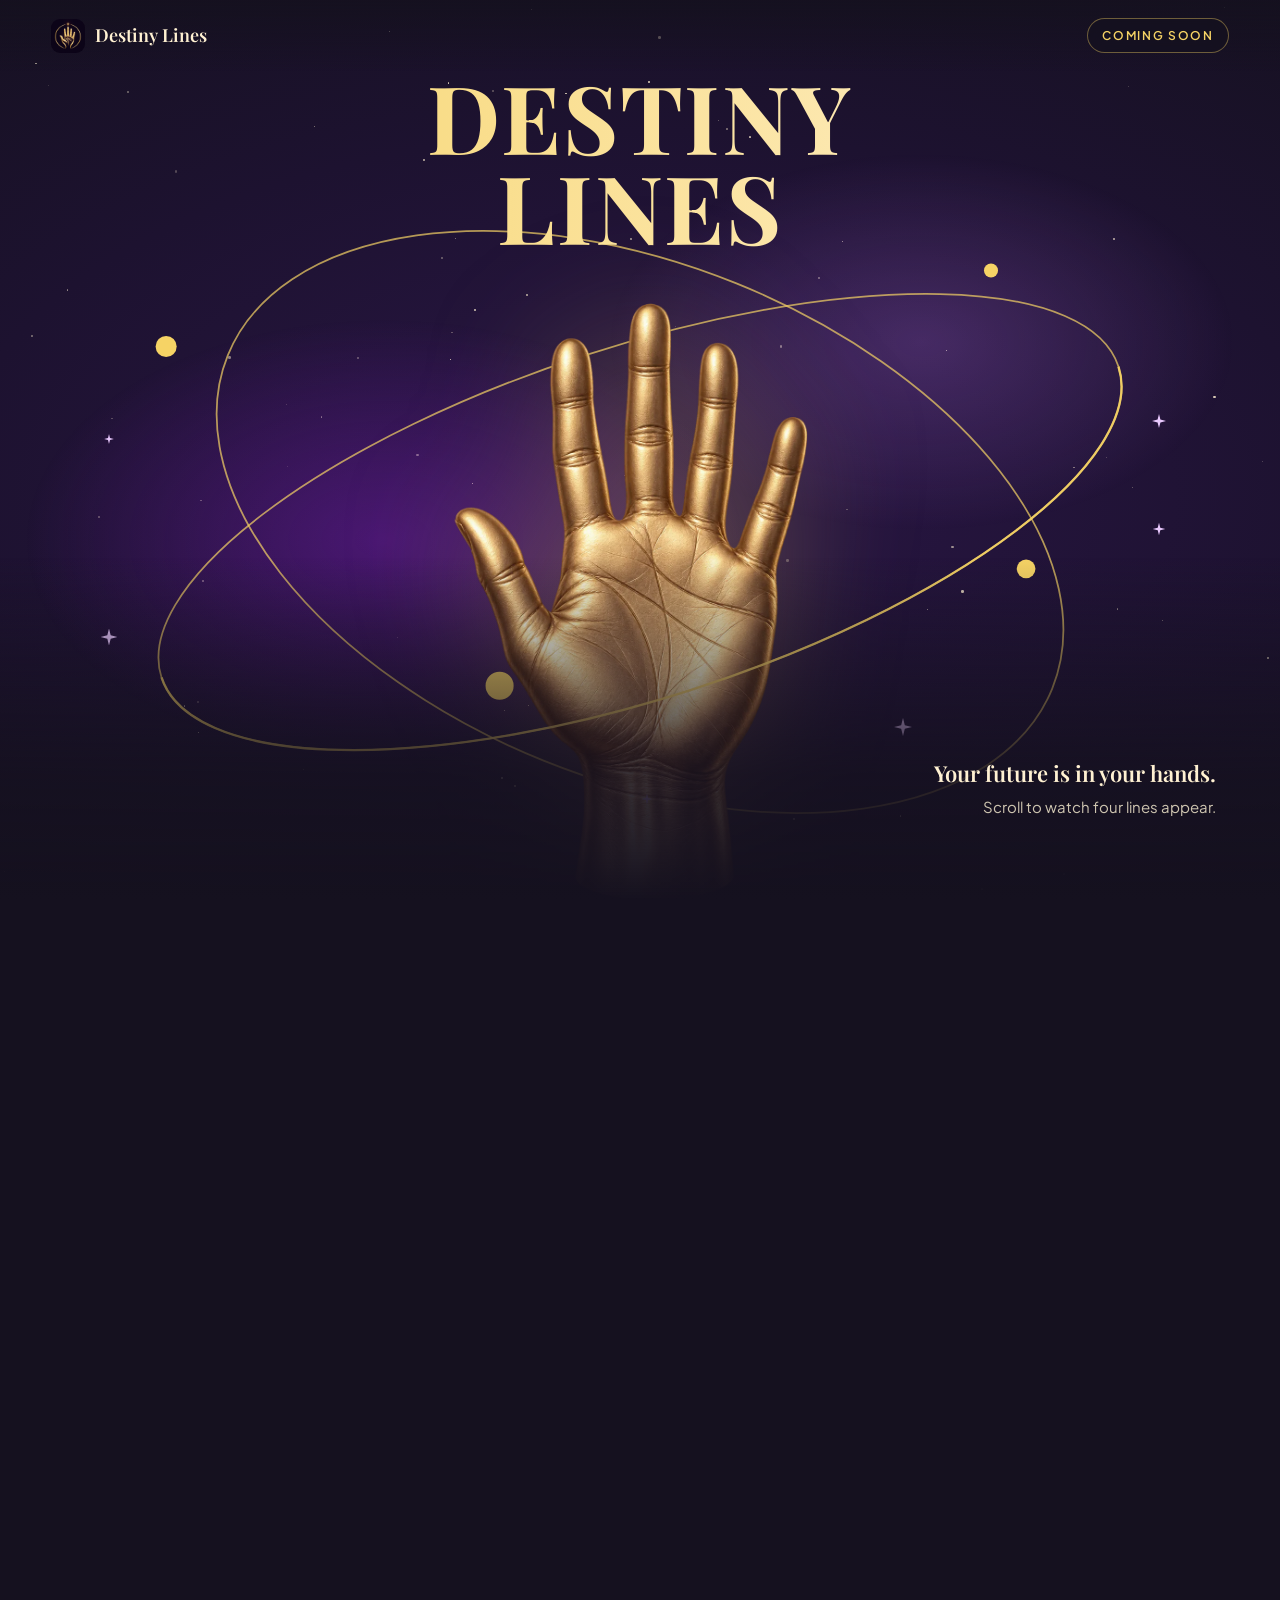
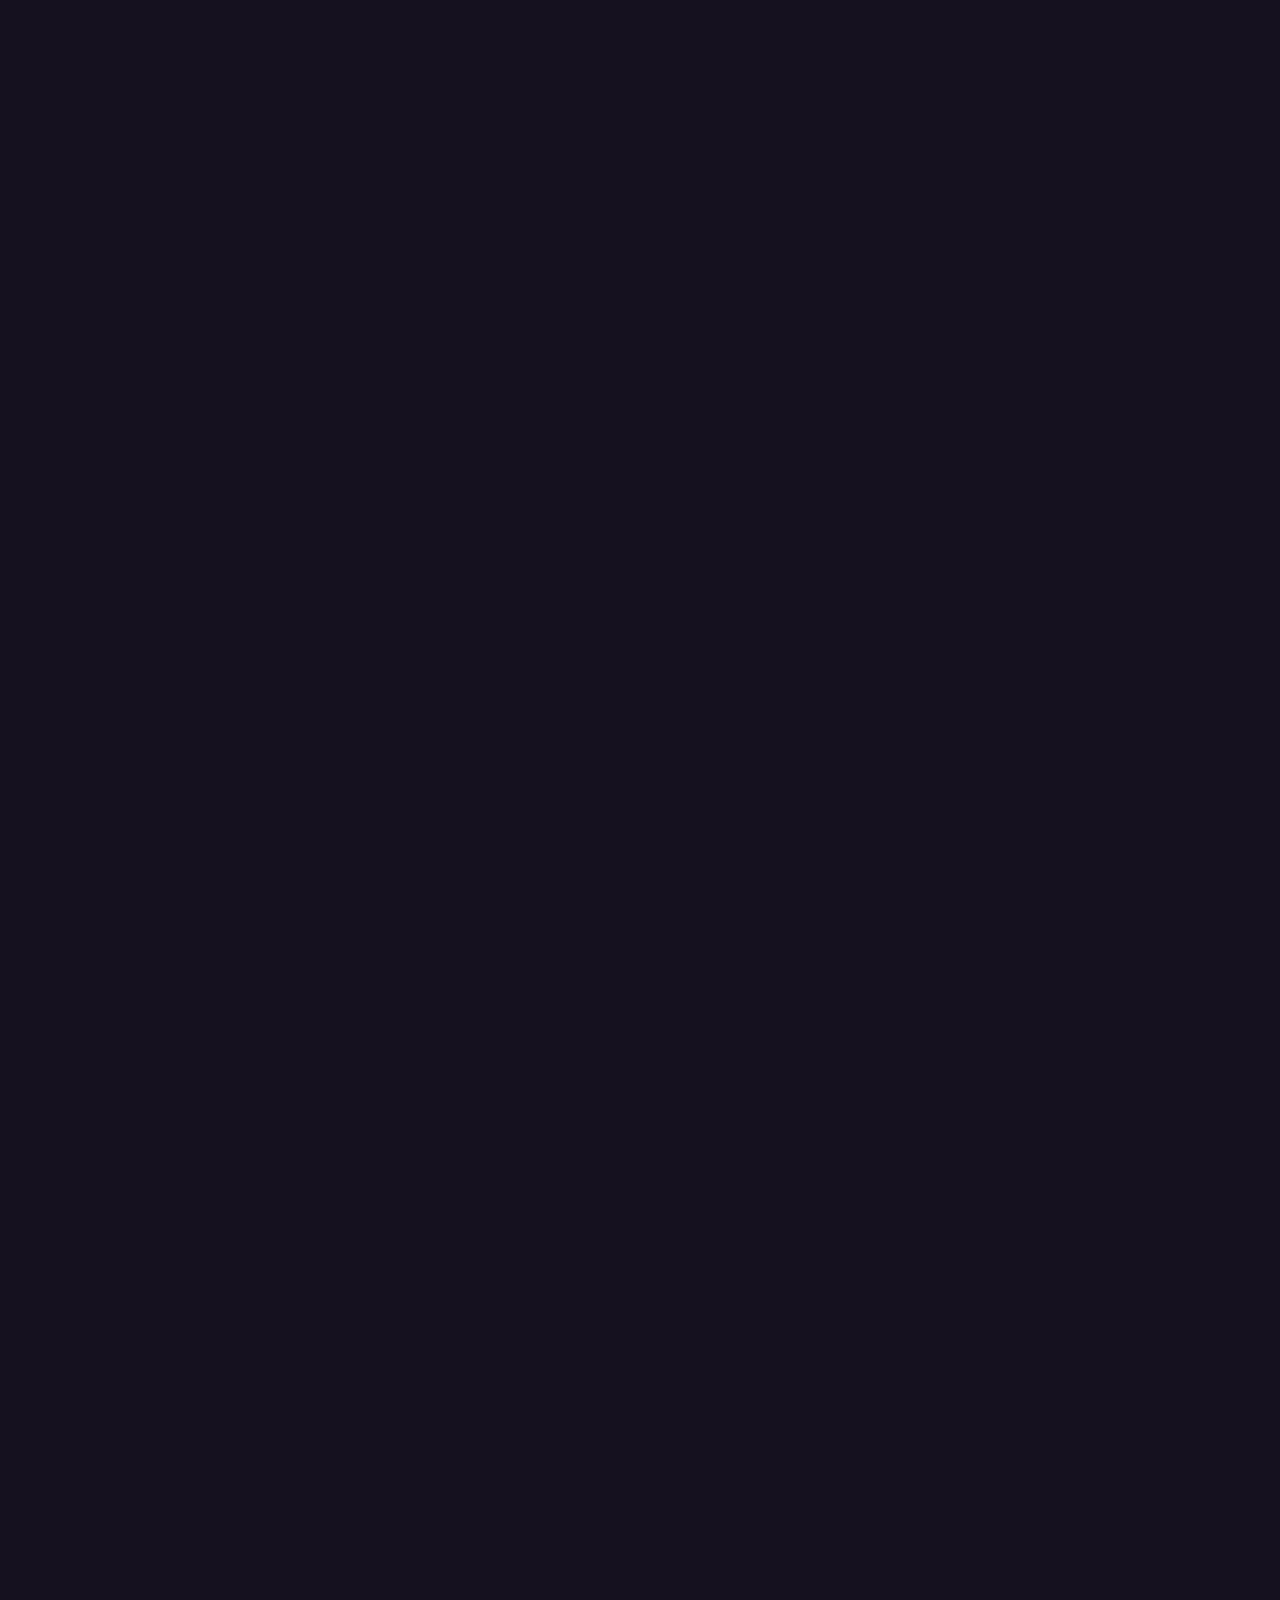
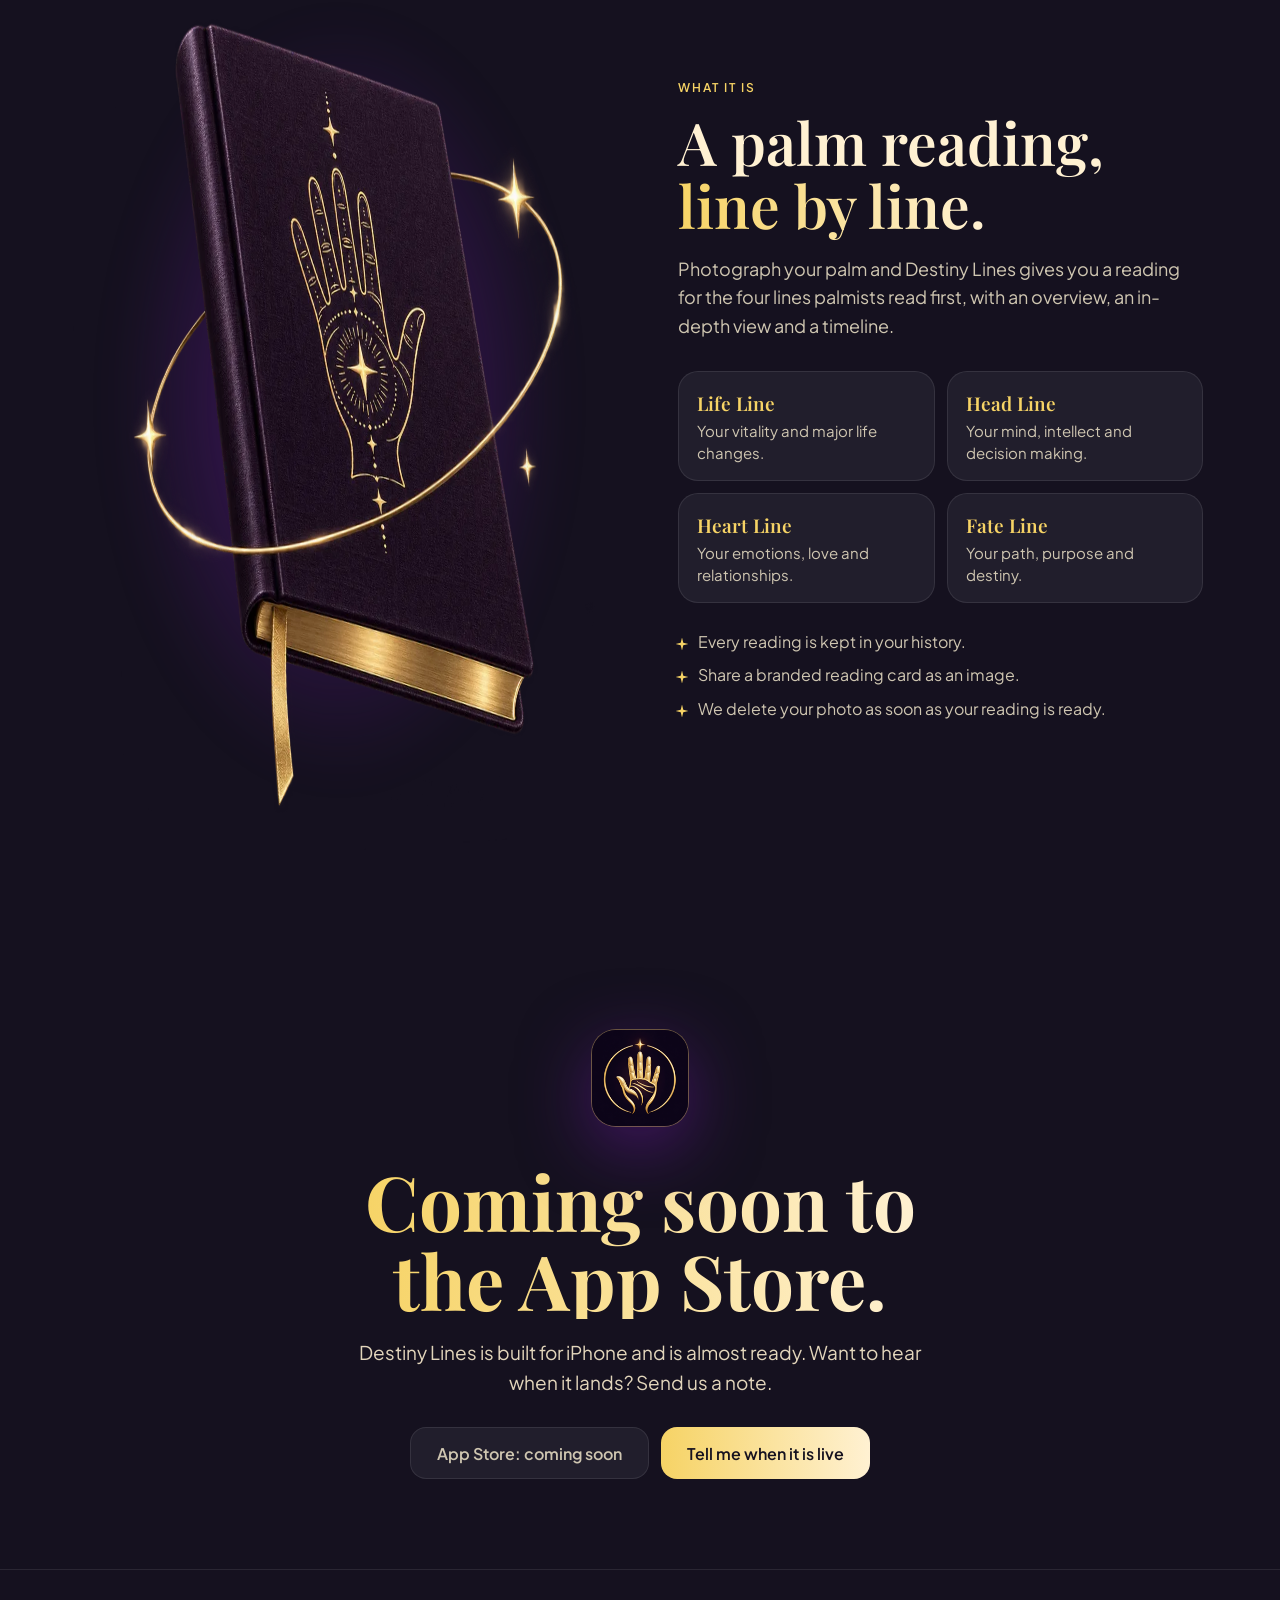
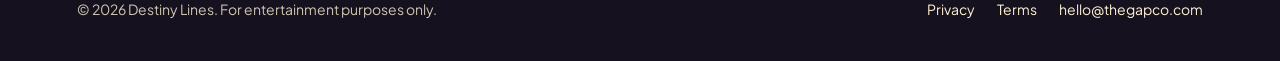
==== commit d638899c: "Keep the title fully legible above the palm, brighten close and footer copy Co-Authored-By: Claude O" ====
--- a/index.html
+++ b/index.html
@@ -32,7 +32,7 @@
 .gold{background:linear-gradient(90deg,#F6D365,#FFF1D2);-webkit-background-clip:text;background-clip:text;color:transparent}
 
 /* header */
-.top{position:fixed;inset:0 0 auto 0;z-index:50;display:flex;align-items:center;justify-content:space-between;padding:18px max(20px,4vw);pointer-events:none}
+.top{position:fixed;inset:0 0 auto 0;z-index:50;background:linear-gradient(to bottom,rgba(21,17,31,.92),rgba(21,17,31,0));display:flex;align-items:center;justify-content:space-between;padding:18px max(20px,4vw);pointer-events:none}
 .brand{display:flex;align-items:center;gap:10px;font-family:var(--serif);font-weight:600;font-size:18px;text-decoration:none;pointer-events:auto}
 .brand img{width:34px;height:34px;border-radius:9px}
 .pill{font-size:12px;font-weight:600;letter-spacing:.14em;text-transform:uppercase;color:var(--gold);border:1px solid rgba(246,211,101,.4);padding:7px 14px;border-radius:99px;background:rgba(21,17,31,.6);backdrop-filter:blur(8px)}
@@ -45,10 +45,10 @@
 .star{position:absolute;border-radius:50%;background:var(--text);opacity:.7}
 .nebula{transform:translate3d(0,calc(var(--p)*-7%),0) scale(calc(1 + var(--p)*.12));
   background:radial-gradient(40% 35% at 30% 60%,rgba(105,26,159,.55),transparent 70%),radial-gradient(35% 30% at 72% 38%,rgba(199,125,255,.22),transparent 70%)}
-.title{position:absolute;left:0;right:0;top:9vh;text-align:center;z-index:2;transform:translate3d(0,calc(var(--p)*-3vh),0);padding:0 4vw}
-.title h1{font-family:var(--serif);font-weight:700;font-size:min(12.5vw,15vh);line-height:.95;letter-spacing:.02em;text-transform:uppercase}
+.title{position:absolute;left:0;right:0;top:8vh;text-align:center;z-index:6;transform:translate3d(0,calc(var(--p)*-3vh),0);padding:0 4vw}
+.title h1{font-family:var(--serif);font-weight:700;font-size:min(12.5vw,10.5vh);line-height:.95;letter-spacing:.02em;text-transform:uppercase}
 .title h1 span{display:block}
-.palmwrap{position:absolute;left:50%;bottom:-3vh;height:72vh;aspect-ratio:2/3;transform:translate3d(-50%,calc(var(--p)*-4vh),0) scale(calc(1 + var(--p)*.07));transform-origin:50% 80%;z-index:4}
+.palmwrap{position:absolute;left:50%;bottom:-3vh;height:72vh;aspect-ratio:2/3;transform:translate3d(-50%,calc(var(--p)*-2vh),0) scale(calc(1 + var(--p)*.03));transform-origin:50% 80%;z-index:4}
 .palmwrap img.palm{width:100%;height:100%;display:block;filter:drop-shadow(0 0 60px rgba(246,211,101,.25))}
 .lines{position:absolute;inset:0;width:100%;height:100%;overflow:visible}
 .lines path{fill:none;stroke:#FFF1D2;stroke-width:7;stroke-linecap:round;filter:drop-shadow(0 0 8px #F6D365) drop-shadow(0 0 18px rgba(246,211,101,.8))}
@@ -59,7 +59,7 @@
 .ring-front .ringsvg,.ring-back .ringsvg{left:50%;top:50%}
 .ringsvg ellipse{fill:none;stroke:var(--gold);stroke-width:1.5;opacity:.7}
 .ringsvg circle{fill:var(--gold)}
-.fg{z-index:6;pointer-events:none;transform:translate3d(0,calc(var(--p)*-22vh),0)}
+.fg{z-index:6;pointer-events:none;transform:translate3d(0,calc(var(--p)*-10vh),0)}
 .fg i{position:absolute;width:14px;height:14px;background:var(--hi);clip-path:polygon(50% 0,60% 40%,100% 50%,60% 60%,50% 100%,40% 60%,0 50%,40% 40%);filter:drop-shadow(0 0 6px var(--gold))}
 .vignette{z-index:7;pointer-events:none;background:linear-gradient(to top,var(--bg) 0%,rgba(21,17,31,.85) 14%,transparent 38%)}
 
@@ -82,33 +82,33 @@
 .what .art img{position:relative;width:100%;max-width:520px;transform:translateY(calc(var(--q,0)*-24px)) rotate(calc(-4deg + var(--q,0)*4deg))}
 .kicker{font-size:12px;letter-spacing:.16em;text-transform:uppercase;color:var(--gold);font-weight:600}
 h2.big{font-family:var(--serif);font-weight:600;font-size:clamp(34px,4.6vw,60px);line-height:1.08;margin:12px 0 18px}
-.lead{color:var(--text2);font-size:17px;max-width:46ch}
+.lead{color:var(--text2);font-size:18px;max-width:46ch}
 .four{display:grid;grid-template-columns:1fr 1fr;gap:12px;margin:30px 0 26px}
 .four div{background:var(--card);border:1px solid var(--hairline);border-radius:20px;padding:16px 18px}
 .four b{display:block;font-family:var(--serif);font-size:19px;font-weight:600;color:var(--gold)}
-.four span{font-size:13.5px;color:var(--text2);line-height:1.45;display:block;margin-top:2px}
-.also{list-style:none;display:grid;gap:8px;color:var(--text2);font-size:15px}
+.four span{font-size:15px;color:var(--text2);line-height:1.45;display:block;margin-top:2px}
+.also{list-style:none;display:grid;gap:8px;color:var(--text2);font-size:16px}
 .also li::before{content:"";display:inline-block;width:8px;height:8px;margin-right:12px;background:var(--gold);clip-path:polygon(50% 0,60% 40%,100% 50%,60% 60%,50% 100%,40% 60%,0 50%,40% 40%);transform:scale(1.6)}
 
 .close{text-align:center;max-width:720px;margin:0 auto;padding-bottom:clamp(60px,10vh,110px)}
 .close .icon{width:96px;height:96px;border-radius:24px;box-shadow:0 0 0 1px rgba(246,211,101,.35),0 20px 70px rgba(105,26,159,.55);margin-bottom:28px}
 .close h2{font-family:var(--serif);font-weight:700;font-size:clamp(38px,6vw,76px);line-height:1.04}
-.close p{color:var(--text2);margin:18px auto 30px;max-width:44ch;font-size:17px}
+.close p{color:var(--text);opacity:.88;margin:18px auto 30px;max-width:44ch;font-size:19px}
 .btns{display:flex;gap:12px;justify-content:center;flex-wrap:wrap}
-.btn{display:inline-flex;align-items:center;justify-content:center;min-height:52px;padding:0 26px;border-radius:16px;font-weight:600;font-size:15px;text-decoration:none}
+.btn{display:inline-flex;align-items:center;justify-content:center;min-height:52px;padding:0 26px;border-radius:16px;font-weight:600;font-size:16px;text-decoration:none}
 .btn.dis{background:var(--card);border:1px solid var(--hairline);color:var(--text2);cursor:default}
 .btn.go{background:linear-gradient(90deg,#F6D365,#FFF1D2);color:#15111F}
 .btn.go:hover{filter:brightness(1.06)}
 :focus-visible{outline:2px solid var(--hi);outline-offset:3px}
-footer{position:relative;z-index:2;border-top:1px solid var(--hairline);padding:28px max(24px,6vw) 40px;display:flex;flex-wrap:wrap;gap:12px 28px;justify-content:space-between;color:var(--text2);font-size:13px}
+footer{position:relative;z-index:2;border-top:1px solid var(--hairline);padding:28px max(24px,6vw) 40px;display:flex;flex-wrap:wrap;gap:12px 28px;justify-content:space-between;color:var(--text2);font-size:14px}
 footer nav{display:flex;gap:22px}
-footer a{text-decoration:none}
+footer a{text-decoration:none;color:var(--text)}
 footer a:hover{color:var(--text)}
 
 /* mobile composition */
 @media (max-width:760px){
   .hero{height:300vh}
-  .title{top:12vh}
+  .title{top:10vh}
   .title h1{font-size:clamp(46px,16vw,90px)}
   .palmwrap{height:56vh;bottom:17vh}
   .caption{left:24px;right:24px;bottom:5vh;max-width:none;text-align:center}
@@ -254,7 +254,7 @@
   for (var i=0;i<90;i++){ var s=document.createElement('div'); s.className='star';
     var z=rnd()*2.2+.6; s.style.cssText='left:'+rnd()*100+'%;top:'+rnd()*115+'%;width:'+z+'px;height:'+z+'px;opacity:'+(.25+rnd()*.6); sf.appendChild(s); }
   var fg = document.getElementById('fg');
-  [[8,70,1.2],[90,58,.9],[18,30,.7],[82,22,1],[50,88,.8],[70,80,1.3]].forEach(function(a){
+  [[8,70,1.2],[90,58,.9],[8,48,.7],[90,46,1],[50,88,.8],[70,80,1.3]].forEach(function(a){
     var i=document.createElement('i'); i.style.cssText='left:'+a[0]+'%;top:'+a[1]+'%;transform:scale('+a[2]+')'; fg.appendChild(i); });
 
   var cur = -1;
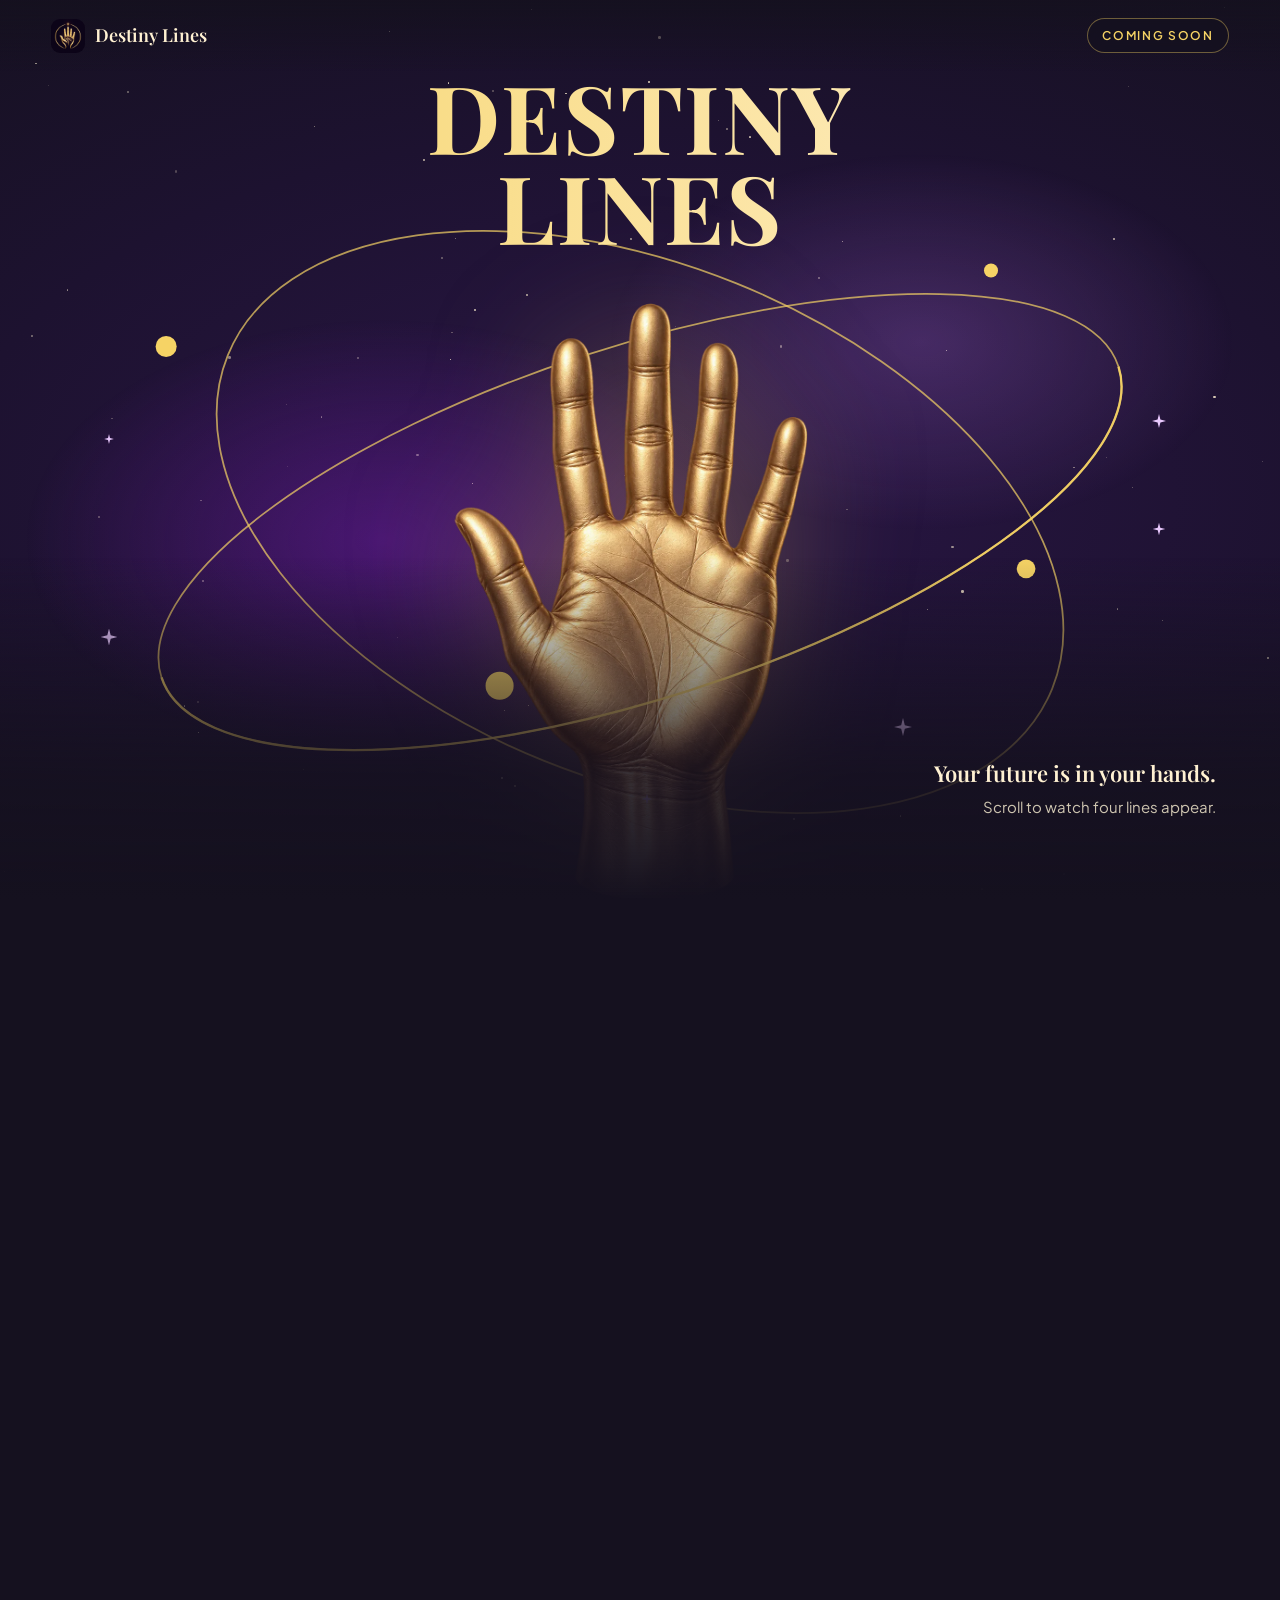
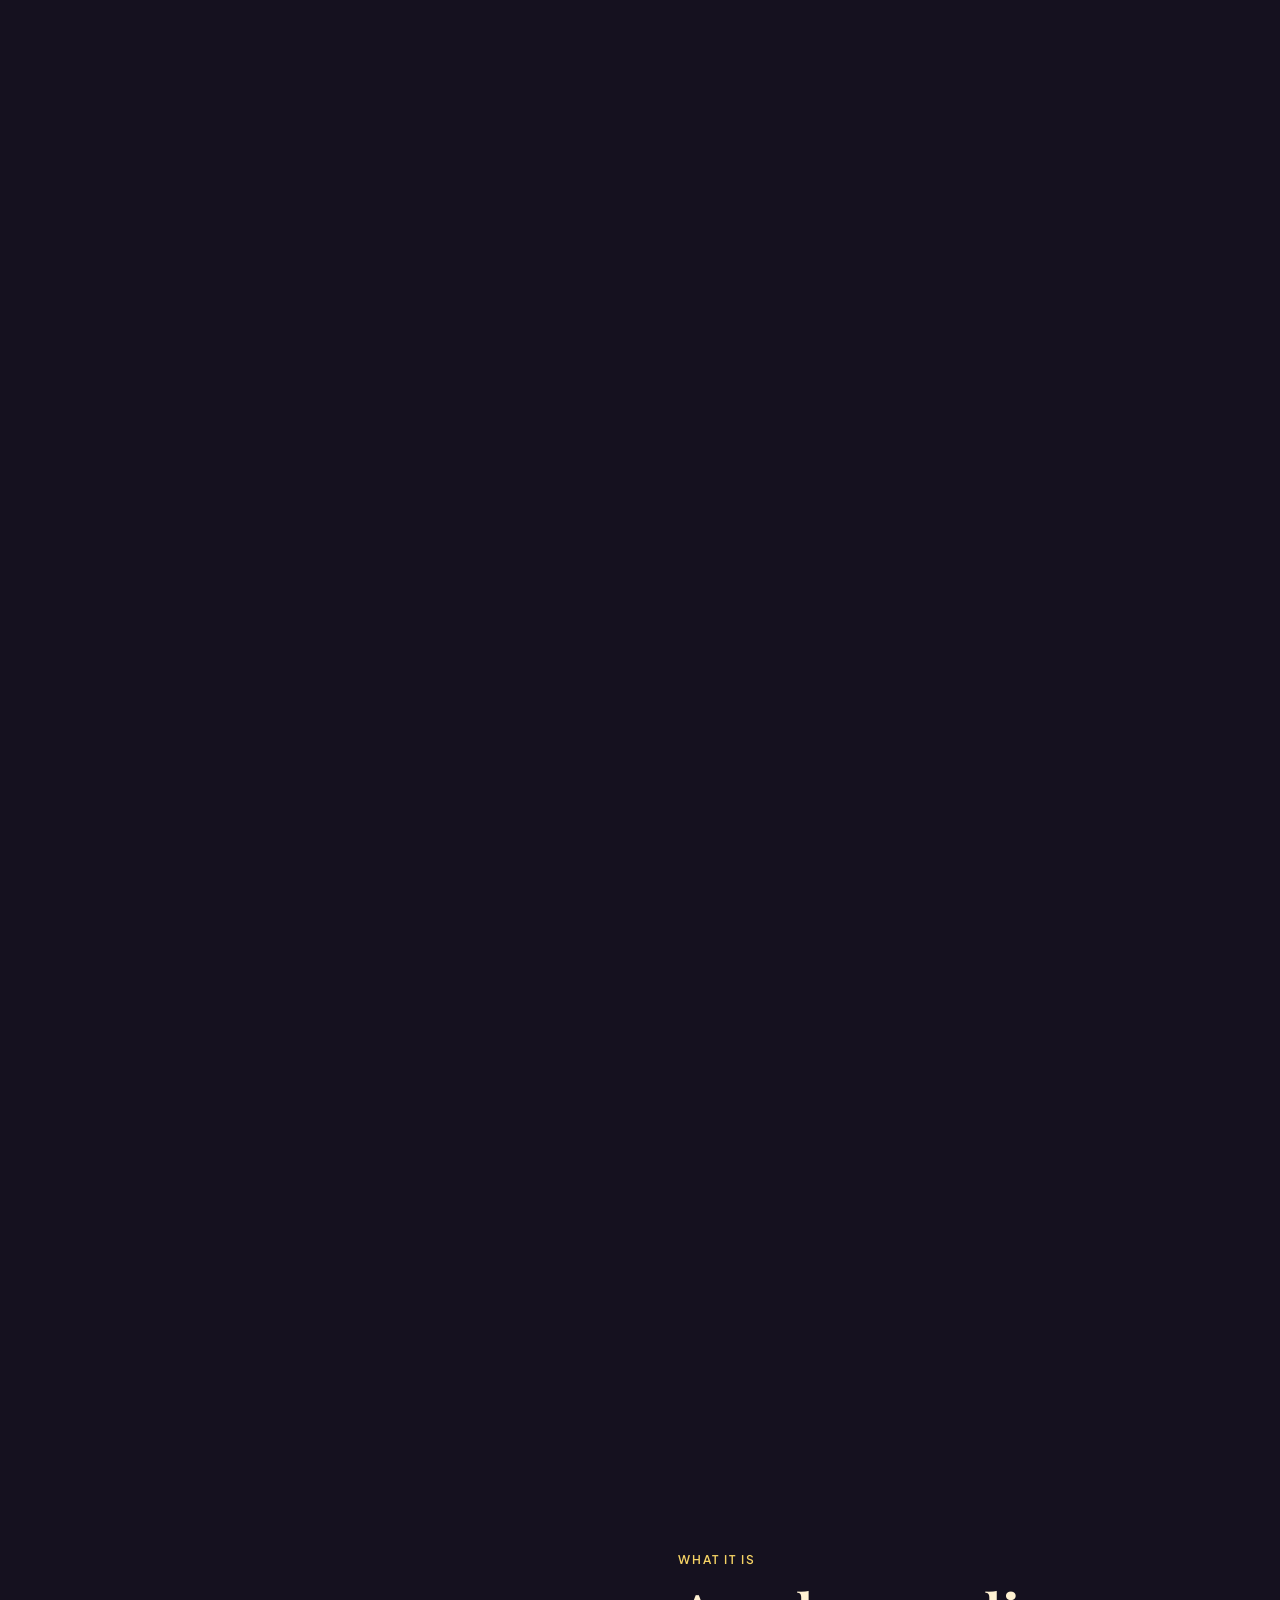
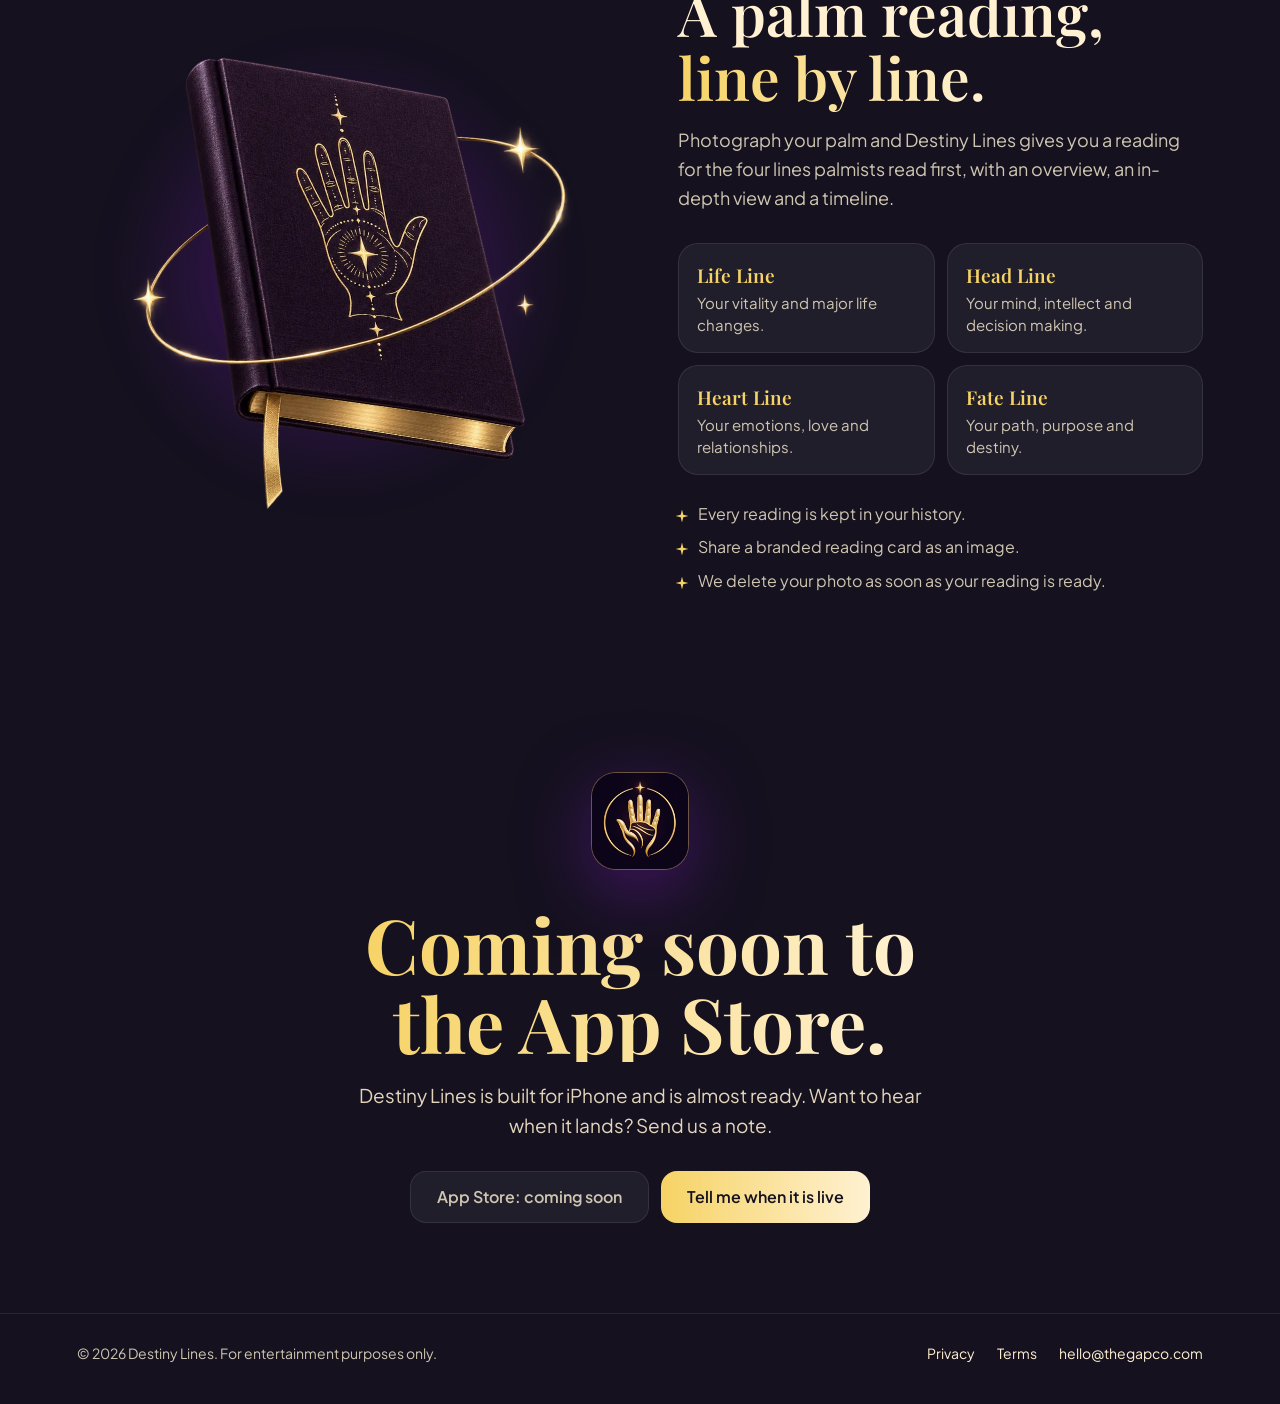
==== commit c8855dc0: "Fix squashed journal image by adding height:auto Co-Authored-By: Claude Opus 5.5 <noreply@anthropic." ====
--- a/index.html
+++ b/index.html
@@ -11,8 +11,11 @@
 <meta property="og:type" content="website">
 <meta property="og:title" content="Destiny Lines | Coming soon to iPhone">
 <meta property="og:description" content="Photograph your palm and read your Life, Head, Heart and Fate lines. Coming soon to the App Store.">
-<meta property="og:image" content="assets/og.jpg">
+<meta property="og:image" content="https://destinylines.app/assets/og.jpg">
+<meta property="og:url" content="https://destinylines.app/">
+<link rel="canonical" href="https://destinylines.app/">
 <meta name="twitter:card" content="summary">
+<meta name="twitter:image" content="https://destinylines.app/assets/og.jpg">
 <link rel="preconnect" href="https://fonts.googleapis.com">
 <link rel="preconnect" href="https://fonts.gstatic.com" crossorigin>
 <link href="https://fonts.googleapis.com/css2?family=Playfair+Display:wght@600;700&family=Plus+Jakarta+Sans:wght@400;500;600&display=swap" rel="stylesheet">
@@ -79,7 +82,7 @@
 .what{display:grid;grid-template-columns:1fr 1fr;gap:clamp(32px,6vw,96px);align-items:center;max-width:1180px;margin:0 auto}
 .what .art{position:relative;aspect-ratio:1;display:grid;place-items:center}
 .what .art::before{content:"";position:absolute;inset:8%;background:radial-gradient(closest-side,rgba(105,26,159,.6),transparent);filter:blur(20px)}
-.what .art img{position:relative;width:100%;max-width:520px;transform:translateY(calc(var(--q,0)*-24px)) rotate(calc(-4deg + var(--q,0)*4deg))}
+.what .art img{position:relative;width:100%;height:auto;max-width:520px;transform:translateY(calc(var(--q,0)*-24px)) rotate(calc(-4deg + var(--q,0)*4deg))}
 .kicker{font-size:12px;letter-spacing:.16em;text-transform:uppercase;color:var(--gold);font-weight:600}
 h2.big{font-family:var(--serif);font-weight:600;font-size:clamp(34px,4.6vw,60px);line-height:1.08;margin:12px 0 18px}
 .lead{color:var(--text2);font-size:18px;max-width:46ch}
@@ -158,10 +161,10 @@
     <div class="palmwrap" id="palmwrap">
       <img class="palm" src="assets/palm.webp" alt="A golden open palm, lit from within" width="1024" height="1536" fetchpriority="high">
       <svg class="lines" viewBox="0 0 1024 1536" aria-hidden="true">
-        <path id="l-life"  d="M455 700 C 330 760, 300 960, 420 1085"/>
-        <path id="l-head"  d="M345 745 C 520 760, 690 800, 790 850"/>
-        <path id="l-heart" d="M815 690 C 700 660, 600 650, 500 655"/>
-        <path id="l-fate"  d="M585 1100 C 575 950, 560 800, 585 650"/>
+        <path id="l-life"  d="M345 692 C 420 715, 475 770, 502 815 S 540 920, 548 985 S 552 1050, 549 1085"/>
+        <path id="l-head"  d="M345 692 C 430 730, 520 768, 598 828 S 700 915, 765 945"/>
+        <path id="l-heart" d="M835 802 C 760 785, 680 765, 617 745 C 580 730, 550 710, 530 690"/>
+        <path id="l-fate"  d="M555 1085 C 585 1000, 590 920, 582 840 C 575 770, 555 700, 535 640"/>
       </svg>
     </div>
 
@@ -225,8 +228,8 @@
 <footer>
   <span>&copy; 2026 Destiny Lines. For entertainment purposes only.</span>
   <nav>
-    <a href="https://destiny-lines-api.dry-base-037d.workers.dev/privacy">Privacy</a>
-    <a href="https://destiny-lines-api.dry-base-037d.workers.dev/terms">Terms</a>
+    <a href="/privacy">Privacy</a>
+    <a href="/terms">Terms</a>
     <a href="mailto:hello@thegapco.com">hello@thegapco.com</a>
   </nav>
 </footer>
